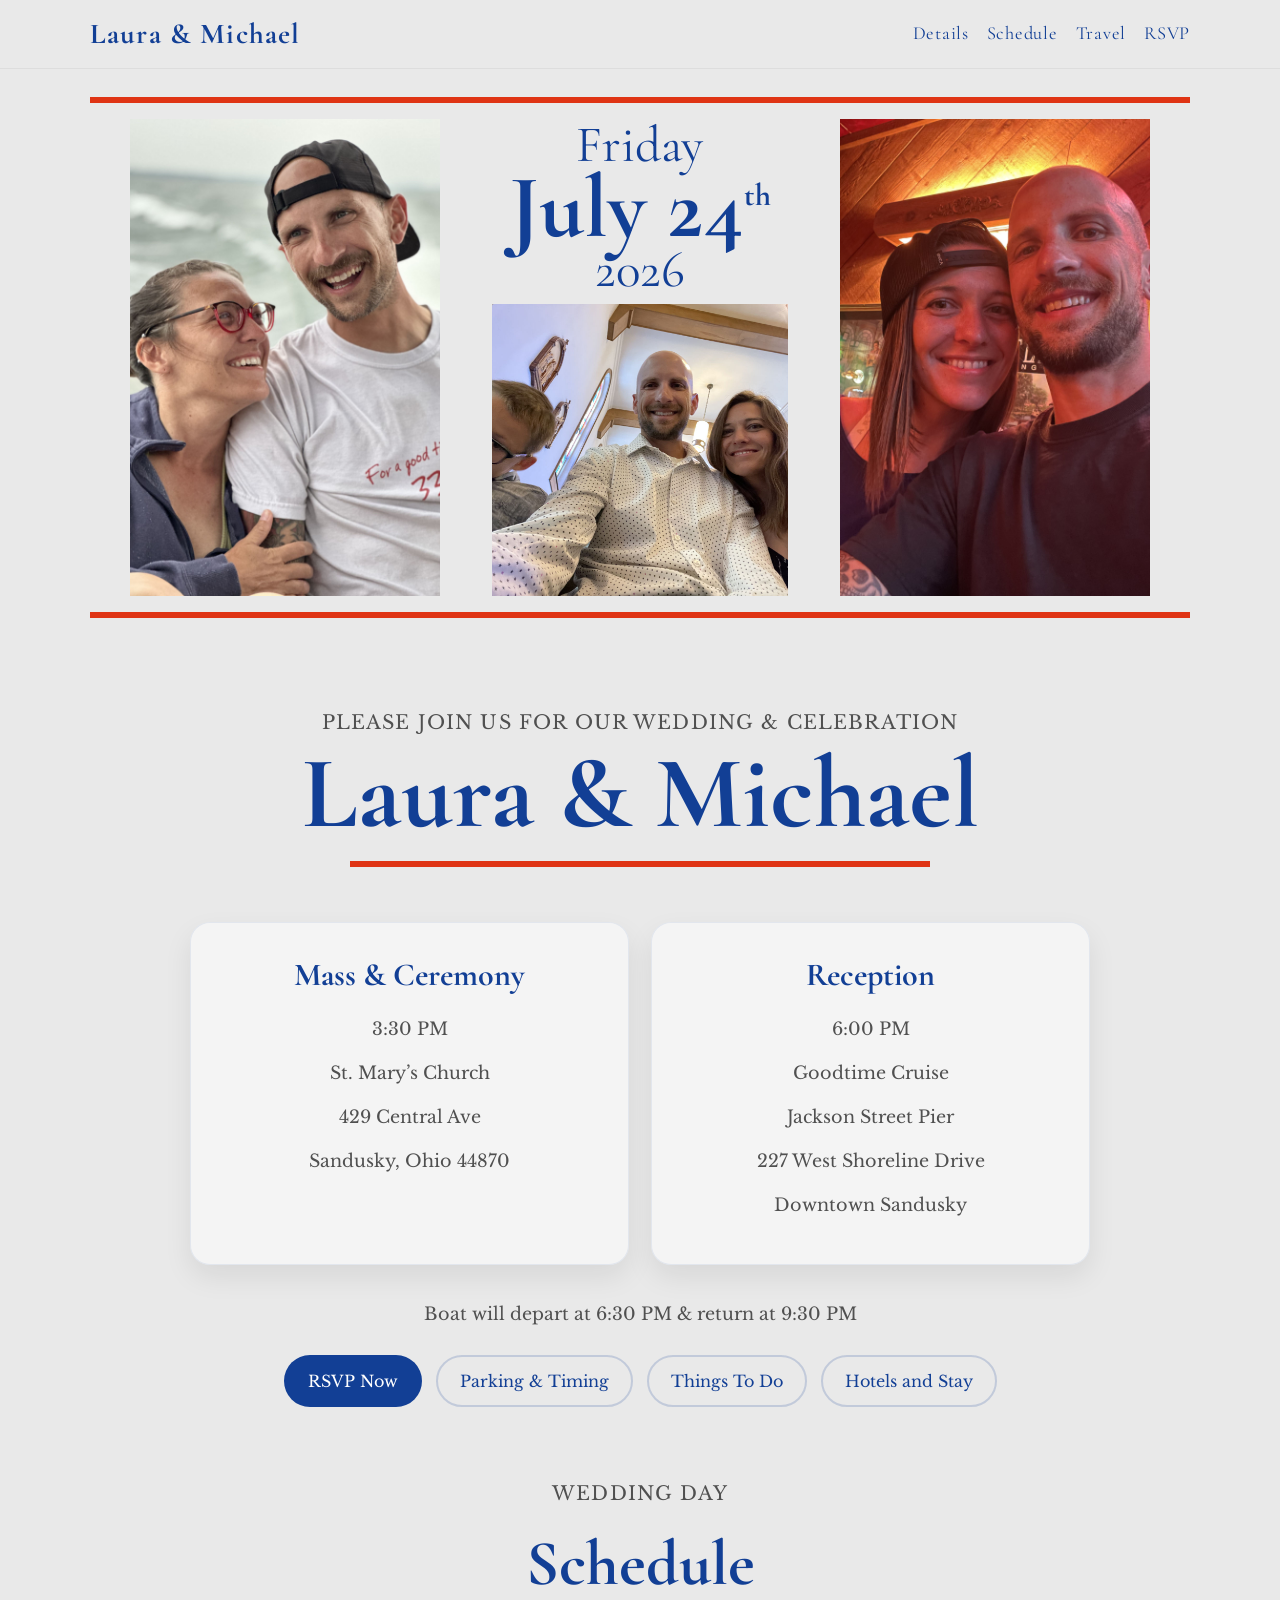
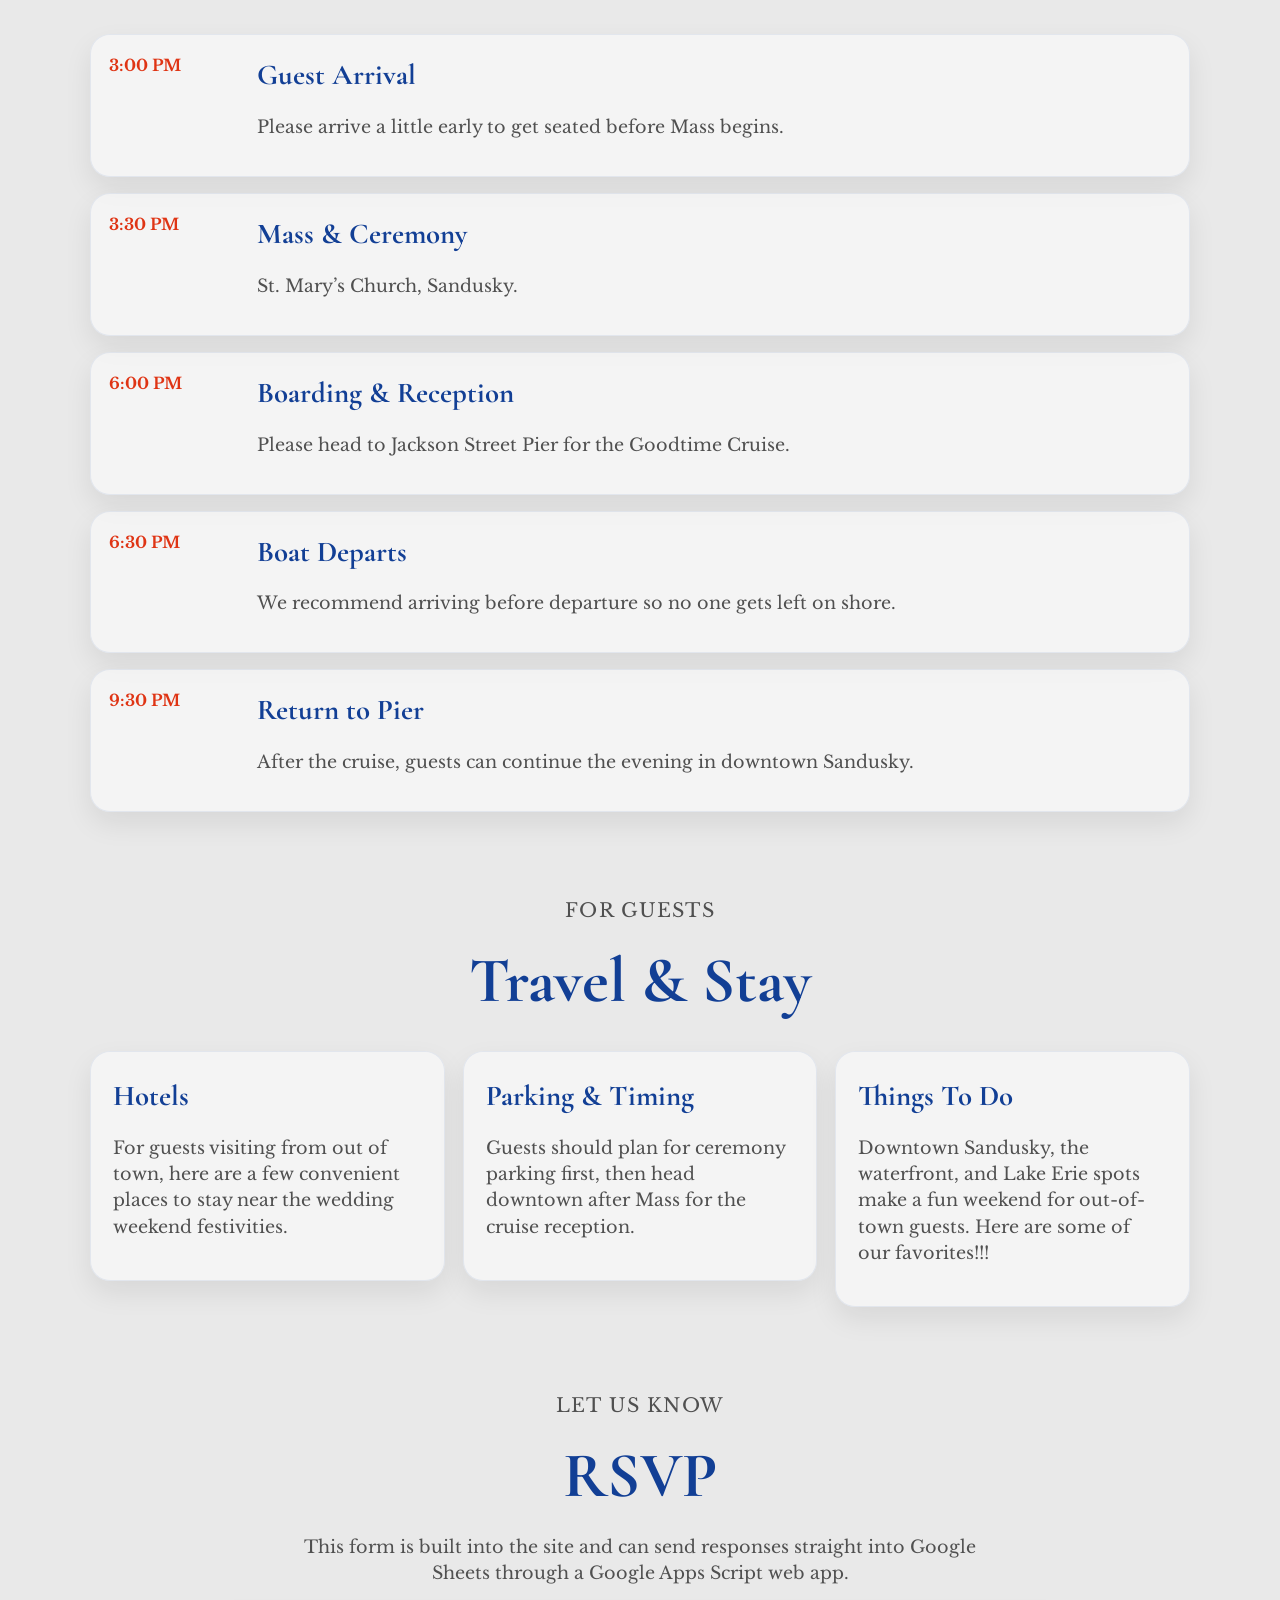
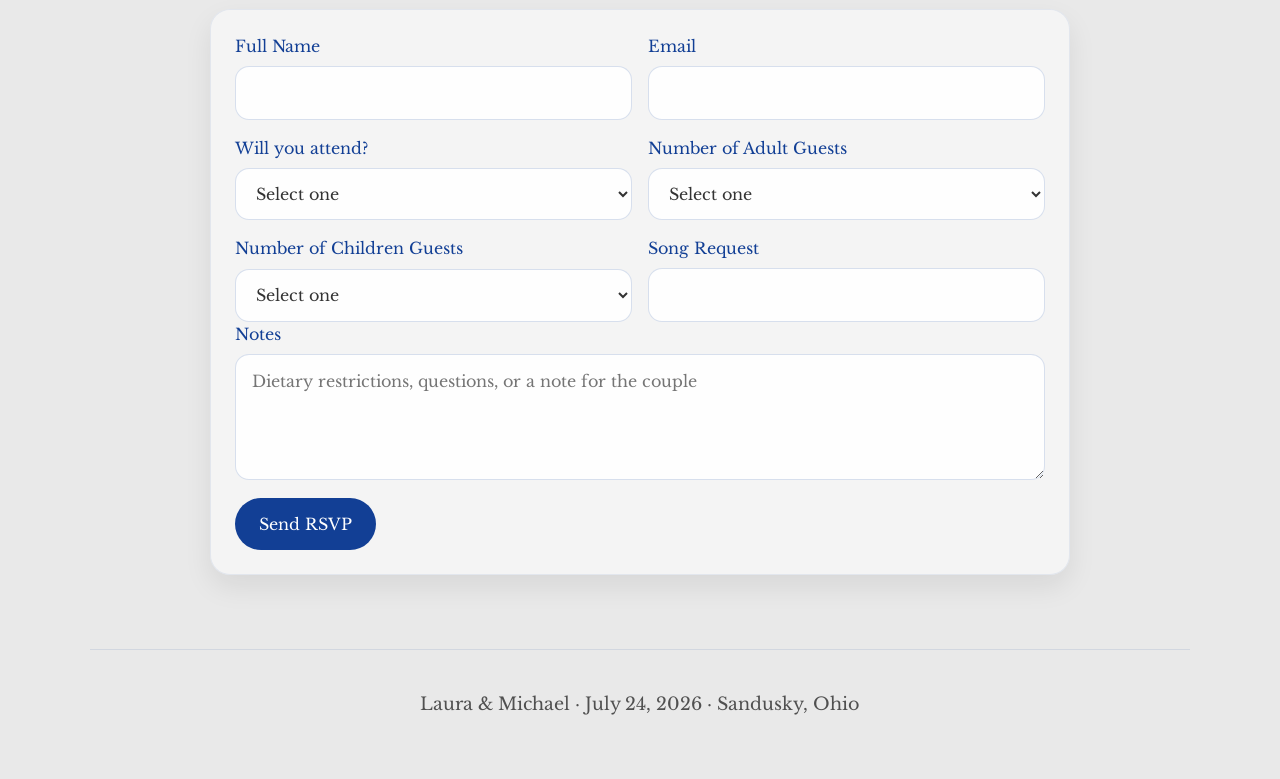
==== index.html @ fbd9c903 "changed one photo on main page and optimized the photos" ====
<!DOCTYPE html>
<html lang="en">
<head>
  <meta charset="UTF-8" />
  <meta name="viewport" content="width=device-width, initial-scale=1.0, viewport-fit=cover" />
  <title>Laura & Michael | Wedding Celebration</title>
  <meta name="description" content="Wedding details, travel info, and RSVP for Laura & Michael's wedding celebration." />
  <link rel="preconnect" href="https://fonts.googleapis.com">
  <link rel="preconnect" href="https://fonts.gstatic.com" crossorigin>
  <link href="https://fonts.googleapis.com/css2?family=Cormorant+Garamond:wght@400;500;600;700&family=Libre+Baskerville:wght@400;700&display=swap" rel="stylesheet">
  <link rel="stylesheet" href="style.css" />
</head>
<body>
  <header class="topbar">
    <div class="wrap topbar-inner">
      <a href="#home" class="brand">Laura &amp; Michael</a>
      <button class="menu-toggle" aria-expanded="false" aria-controls="mobileMenu">Menu</button>
      <nav class="nav desktop-nav" aria-label="Primary">
        <a href="#details">Details</a>
        <a href="#schedule">Schedule</a>
        <a href="#travel">Travel</a>
        <a href="#rsvp">RSVP</a>
      </nav>
    </div>
    <nav id="mobileMenu" class="nav mobile-nav" aria-label="Mobile">
      <a href="#details">Details</a>
      <a href="#schedule">Schedule</a>
      <a href="#travel">Travel</a>
      <a href="#rsvp">RSVP</a>
    </nav>
  </header>

  <main id="home">
    <section class="hero wrap">
      <div class="red-line"></div>
      <div class="hero-grid">
        <figure class="hero-photo tall">
          <img src="assets/smile.jpeg" alt="Couple portrait placeholder" />
        </figure>

        <div class="hero-center">
          <p class="hero-day">Friday</p>
          <h1 class="hero-date">July 24<span>th</span></h1>
          <p class="hero-year">2026</p>
          <figure class="hero-photo center-photo mobile-only-gap">
            <img src="assets/three.jpeg" alt="Couple on a boat placeholder" />
          </figure>
        </div>

        <figure class="hero-photo tall">
          <img src="assets/first.jpeg" alt="Couple smiling placeholder" />
        </figure>
      </div>
      <div class="red-line"></div>
    </section>

    <section class="invite-block wrap">
      <p class="eyebrow">Please join us for our wedding &amp; celebration</p>
      <h2 class="couple-name">Laura &amp; Michael</h2>
      <div class="short-red-line"></div>

      <div class="details-columns" id="details">
        <article class="detail-card">
          <h3>Mass &amp; Ceremony</h3>
          <p>3:30 PM</p>
          <p>St. Mary’s Church</p>
          <p>429 Central Ave</p>
          <p>Sandusky, Ohio 44870</p>
        </article>

        <article class="detail-card">
          <h3>Reception</h3>
          <p>6:00 PM</p>
          <p>Goodtime Cruise</p>
          <p>Jackson Street Pier</p>
          <p>227 West Shoreline Drive</p>
          <p>Downtown Sandusky</p>
        </article>
      </div>

      <p class="depart-note">Boat will depart at 6:30 PM &amp; return at 9:30 PM</p>
      <div class="cta-row">
        <a class="btn primary" href="#rsvp">RSVP Now</a>
        <a class="btn secondary" href="parking-and-timing.html">Parking & Timing</a>
        <a class="btn secondary" href="things-to-do.html">Things To Do</a>
        <a class="btn secondary" href="hotels-accommodations.html">Hotels and Stay</a>
      </div>
    </section>

    <section class="section wrap" id="schedule">
      <div class="section-head">
        <p class="eyebrow">Wedding Day</p>
        <h2>Schedule</h2>
      </div>
      <div class="timeline">
        <div class="timeline-item">
          <div class="time">3:00 PM</div>
          <div class="content">
            <h3>Guest Arrival</h3>
            <p>Please arrive a little early to get seated before Mass begins.</p>
          </div>
        </div>
        <div class="timeline-item">
          <div class="time">3:30 PM</div>
          <div class="content">
            <h3>Mass &amp; Ceremony</h3>
            <p>St. Mary’s Church, Sandusky.</p>
          </div>
        </div>
        <div class="timeline-item">
          <div class="time">6:00 PM</div>
          <div class="content">
            <h3>Boarding &amp; Reception</h3>
            <p>Please head to Jackson Street Pier for the Goodtime Cruise.</p>
          </div>
        </div>
        <div class="timeline-item">
          <div class="time">6:30 PM</div>
          <div class="content">
            <h3>Boat Departs</h3>
            <p>We recommend arriving before departure so no one gets left on shore.</p>
          </div>
        </div>
        <div class="timeline-item">
          <div class="time">9:30 PM</div>
          <div class="content">
            <h3>Return to Pier</h3>
            <p>After the cruise, guests can continue the evening in downtown Sandusky.</p>
          </div>
        </div>
      </div>
    </section>

    <section class="section wrap" id="travel">
      <div class="section-head">
        <p class="eyebrow">For Guests</p>
        <h2>Travel &amp; Stay</h2>
      </div>
      <div class="travel-grid">
        <a href="hotels-accommodations.html" class="card-link">
        <article class="info-card">
          <h3>Hotels</h3>
          <p>For guests visiting from out of town, here are a few convenient places to stay
            near the wedding weekend festivities.</p>
        </article>
        </a>
        <a href="parking-and-timing.html" class="card-link">
        <article class="info-card">
          <h3>Parking &amp; Timing</h3>
          <p>Guests should plan for ceremony parking first, then head downtown after Mass for the cruise reception.</p>
        </article>
        </a>
       <a href="things-to-do.html" class="card-link">
         <article class="info-card">
           <h3>Things To Do</h3>
           <p>Downtown Sandusky, the waterfront, and Lake Erie spots make a fun weekend for out-of-town guests. Here are some of our favorites!!!</p>
         </article>
       </a>
      </div>
    </section>

    <section class="section wrap" id="rsvp">
      <div class="section-head">
        <p class="eyebrow">Let Us Know</p>
        <h2>RSVP</h2>
        <p class="section-copy">This form is built into the site and can send responses straight into Google Sheets through a Google Apps Script web app.</p>
      </div>

      <form id="rsvpForm" class="rsvp-form">
        <div class="form-grid">
          <label>
            Full Name
            <input type="text" name="fullName" required />
          </label>

          <label>
            Email
            <input type="email" name="email" required />
          </label>

          <label>
            Will you attend?
            <select name="attendance" required>
              <option value="">Select one</option>
              <option value="Yes">Joyfully accepts</option>
              <option value="No">Regretfully declines</option>
            </select>
          </label>

          <label>
            Number of Adult Guests
            <select name="guestCount" required>
              <option value="">Select one</option>
              <option value="1">1</option>
              <option value="2">2</option>
              <option value="3">3</option>
              <option value="4">4</option>
            </select>
          </label>

          <label>
            Number of Children Guests
            <select name="guestCountChild" required>
              <option value="">Select one</option>
              <option value="1">1</option>
              <option value="2">2</option>
              <option value="3">3</option>
              <option value="4">4</option>
            </select>
          </label>

          <label>
            Song Request
            <input type="text" name="songRequest" />
          </label>
        </div>

        <label>
          Notes
          <textarea name="notes" rows="4" placeholder="Dietary restrictions, questions, or a note for the couple"></textarea>
        </label>

        <div class="form-actions">
          <button type="submit" class="btn primary">Send RSVP</button>
          <p id="formStatus" class="form-status" aria-live="polite"></p>
        </div>
      </form>
    </section>
  </main>

  <footer class="footer">
    <div class="wrap footer-inner">
      <p>Laura &amp; Michael · July 24, 2026 · Sandusky, Ohio</p>
      <p class="tiny"></p>
    </div>
  </footer>

  <script>
    window.RSVP_SCRIPT_URL = 'https://script.google.com/macros/s/AKfycbwhN6H_ygTVQNmCnjzAKOBobSBve5Ax1VGTdCrNxM1oUUIgHX6aSYMpY9sPnYg9Fr9J/exec';
  </script>
  <script src="script.js"></script>
</body>
</html>
---- style.css ----
:root {
  --bg: #e9e9e9;
  --card: #f7f5f2;
  --text: #505050;
  --blue: #123f95;
  --red: #df3414;
  --line: rgba(18, 63, 149, 0.12);
  --shadow: 0 12px 28px rgba(0, 0, 0, 0.08);
  --radius: 20px;
  --max: 1100px;
}

* { box-sizing: border-box; }
html { scroll-behavior: smooth; }
body {
  margin: 0;
  background: var(--bg);
  color: var(--text);
  font-family: 'Libre Baskerville', serif;
  scroll-behavior:smooth;
  line-height: 1.5;
}
img { display: block; width: 100%; height: 100%; object-fit: cover; }
a { color: inherit; }
button, input, select, textarea {
  font: inherit;
}
.wrap {
  width: min(calc(100% - 28px), var(--max));
  margin: 0 auto;
}
.topbar {
  position: sticky;
  top: 0;
  z-index: 50;
  background: rgba(233, 233, 233, 0.94);
  backdrop-filter: blur(10px);
  border-bottom: 1px solid rgba(0,0,0,0.05);
}
.topbar-inner {
  min-height: 68px;
  display: flex;
  align-items: center;
  justify-content: space-between;
  gap: 18px;
}
.brand,
.nav a,
.menu-toggle {
  text-decoration: none;
  color: var(--blue);
  font-family: 'Cormorant Garamond', serif;
  letter-spacing: 0.04em;
}
.brand {
  font-size: 1.8rem;
  font-weight: 700;
}
.desktop-nav {
  display: flex;
  gap: 18px;
}
.nav a {
  font-size: 1.15rem;
}
.menu-toggle {
  display: none;
  border: 1px solid rgba(18, 63, 149, 0.2);
  background: #fff8;
  padding: 10px 14px;
  border-radius: 999px;
}
.mobile-nav {
  display: none;
  padding: 0 14px 14px;
  gap: 10px;
  flex-direction: column;
}
.mobile-nav.open {
  display: flex;
}
.hero {
  padding-top: 28px;
}
.red-line,
.short-red-line {
  height: 6px;
  background: var(--red);
}
.short-red-line {
  width: min(100%, 580px);
  margin: 18px auto 0;
}
.hero-grid {
  display: grid;
  grid-template-columns: 1.1fr 0.9fr 1.1fr;
  gap: 0;
  align-items: stretch;
  background: transparent;
}
.hero-photo {
  min-height: 390px;
  overflow: hidden;
}
.hero-center {
  display: flex;
  flex-direction: column;
  align-items: center;
  justify-content: flex-start;
  text-align: center;
  padding: 18px 12px 0;
}
.hero-day,
.hero-year,
.hero-date,
.couple-name,
.section-head h2,
.detail-card h3,
.info-card h3,
.timeline-item h3 {
  font-family: 'Cormorant Garamond', serif;
  color: var(--blue);
}
.hero-day {
  font-size: clamp(2.3rem, 4vw, 4.2rem);
  margin: 0;
  line-height: 0.95;
}
.hero-date {
  font-size: clamp(3.8rem, 7vw, 6.2rem);
  margin: 0;
  line-height: 0.85;
}
.hero-date span {
  font-size: 0.35em;
  vertical-align: super;
}
.hero-year {
  font-size: clamp(2.6rem, 4vw, 4.8rem);
  margin: 0;
  line-height: 0.95;
}
.center-photo {
  margin-top: 10px;
  width: 100%;
  min-height: 292px;
}
.invite-block {
  text-align: center;
  padding: 90px 0 30px;
}
.eyebrow {
  text-transform: uppercase;
  letter-spacing: 0.06em;
  font-size: clamp(0.9rem, 1.5vw, 1.35rem);
  margin: 0 0 8px;
}
.couple-name {
  font-size: clamp(3.4rem, 8vw, 6.6rem);
  line-height: 0.95;
  margin: 0;
}
.details-columns {
  margin: 55px auto 0;
  display: grid;
  grid-template-columns: repeat(2, minmax(0, 1fr));
  gap: 22px;
  width: min(900px, 100%);
}
.detail-card,
.info-card,
.rsvp-form,
.timeline-item {
  background: rgba(255,255,255,0.52);
  border: 1px solid rgba(18, 63, 149, 0.08);
  border-radius: var(--radius);
  box-shadow: var(--shadow);
}
.detail-card {
  padding: 28px 24px;
}
.detail-card h3 {
  margin: 0 0 10px;
  font-size: 2rem;
}
.detail-card p,
.depart-note,
.section-copy,
.info-card li,
.info-card p,
.timeline-item p,
.footer p {
  font-size: clamp(0.95rem, 1.5vw, 1.1rem);
}
.depart-note {
  margin: 36px auto 0;
  max-width: 900px;
}
.cta-row {
  margin-top: 28px;
  display: flex;
  justify-content: center;
  gap: 14px;
  flex-wrap: wrap;
}
.btn {
  display: inline-flex;
  align-items: center;
  justify-content: center;
  min-height: 52px;
  padding: 12px 22px;
  border-radius: 999px;
  border: 2px solid transparent;
  text-decoration: none;
  cursor: pointer;
  transition: transform 0.18s ease, opacity 0.18s ease;
}
.btn:hover { transform: translateY(-1px); }
.btn.primary {
  background: var(--blue);
  color: white;
}
.btn.secondary {
  background: transparent;
  border-color: rgba(18, 63, 149, 0.18);
  color: var(--blue);
}
.section {
  padding: 42px 0;
}
.section-head {
  text-align: center;
  margin-bottom: 22px;
}
.section-head h2 {
  margin: 0;
  font-size: clamp(2.5rem, 5vw, 4rem);
}
.section-copy {
  max-width: 720px;
  margin: 10px auto 0;
}
.timeline {
  display: grid;
  gap: 16px;
}
.timeline-item {
  display: grid;
  grid-template-columns: 130px 1fr;
  gap: 18px;
  padding: 18px;
}
.time {
  color: var(--red);
  font-weight: 700;
  align-self: start;
}
.timeline-item h3,
.info-card h3 {
  margin: 0 0 6px;
  font-size: 1.8rem;
}
.travel-grid {
  display: grid;
  grid-template-columns: repeat(3, minmax(0, 1fr));
  gap: 18px;
}
.info-card {
  padding: 22px;
}
.info-card ul {
  margin: 10px 0 0 18px;
  padding: 0;
}
.rsvp-form {
  width: min(860px, 100%);
  margin: 0 auto;
  padding: 24px;
}
.form-grid {
  display: grid;
  grid-template-columns: repeat(2, minmax(0, 1fr));
  gap: 16px;
}
label {
  display: grid;
  gap: 8px;
  text-align: left;
  color: var(--blue);
}
input,
select,
textarea {
  width: 100%;
  border: 1px solid rgba(18, 63, 149, 0.16);
  border-radius: 14px;
  padding: 14px 16px;
  background: rgba(255,255,255,0.9);
  color: #333;
}
textarea { resize: vertical; }
.form-actions {
  display: flex;
  align-items: center;
  gap: 16px;
  flex-wrap: wrap;
  margin-top: 18px;
}
.form-status {
  min-height: 1.4em;
  margin: 0;
}
.footer {
  padding: 32px 0 44px;
}
.footer-inner {
  text-align: center;
  border-top: 1px solid rgba(18, 63, 149, 0.1);
  padding-top: 24px;
}
.tiny {
  opacity: 0.75;
  font-size: 0.92rem;
}

@media (max-width: 900px) {
  .hero-grid {
    grid-template-columns: 1fr;
  }
  .hero-photo.tall {
    min-height: 360px;
  }
  .hero-center {
    order: -1;
    padding-bottom: 14px;
  }
  .details-columns,
  .travel-grid,
  .form-grid {
    grid-template-columns: 1fr;
  }
  .timeline-item {
    grid-template-columns: 1fr;
    gap: 8px;
  }
}

@media (max-width: 720px) {
  .desktop-nav { display: none; }
  .menu-toggle { display: inline-flex; }
  .invite-block { padding-top: 52px; }
  .hero { padding-top: 12px; }
  .hero-photo.tall { min-height: 300px; }
  .center-photo { min-height: 250px; }
  .rsvp-form { padding: 18px; }
  .btn { width: 100%; }
  .cta-row { gap: 10px; }
}

@media (max-width: 480px) {
  .wrap {
    width: min(calc(100% - 18px), var(--max));
  }
  .topbar-inner {
    min-height: 60px;
  }
  .hero-photo.tall { min-height: 240px; }
  .hero-center { padding-inline: 4px; }
  .detail-card,
  .info-card,
  .rsvp-form,
  .timeline-item {
    border-radius: 16px;
  }
}

.card-link{
text-decoration:none;
color:inherit;
display:block;
}

.card-link:hover .info-card{
transform:translateY(-3px);
box-shadow:0 6px 15px rgba(0,0,0,.1);
}

.map-section{
margin-top:40px;
text-align:center;
}

.map-section h2{
color:#244a86;
margin-bottom:20px;
}

.map-container{
border:4px solid #b64b4b;
border-radius:16px;
overflow:hidden;
box-shadow:0 8px 20px rgba(0,0,0,0.08);
}

.dora-section{
margin-top:50px;
background:white;
padding:28px;
border-radius:16px;
box-shadow:0 6px 18px rgba(0,0,0,0.05);
border:3px solid #b64b4b;
text-align:center;
}

.dora-section h2{
color:#244a86;
margin-bottom:12px;
text-align:center;
}

.dora-section p{
max-width:700px;
margin:12px auto;
color:#444;
}

.dora-intro{
margin-top:30px;
text-align:center;
font-size:1.1rem;
max-width:750px;
margin-left:auto;
margin-right:auto;
}

.dora-intro a{
color:#b64b4b;
font-weight:bold;
text-decoration:none;
border-bottom:2px solid #b64b4b;
}

.dora-intro a:hover{
opacity:.7;
}
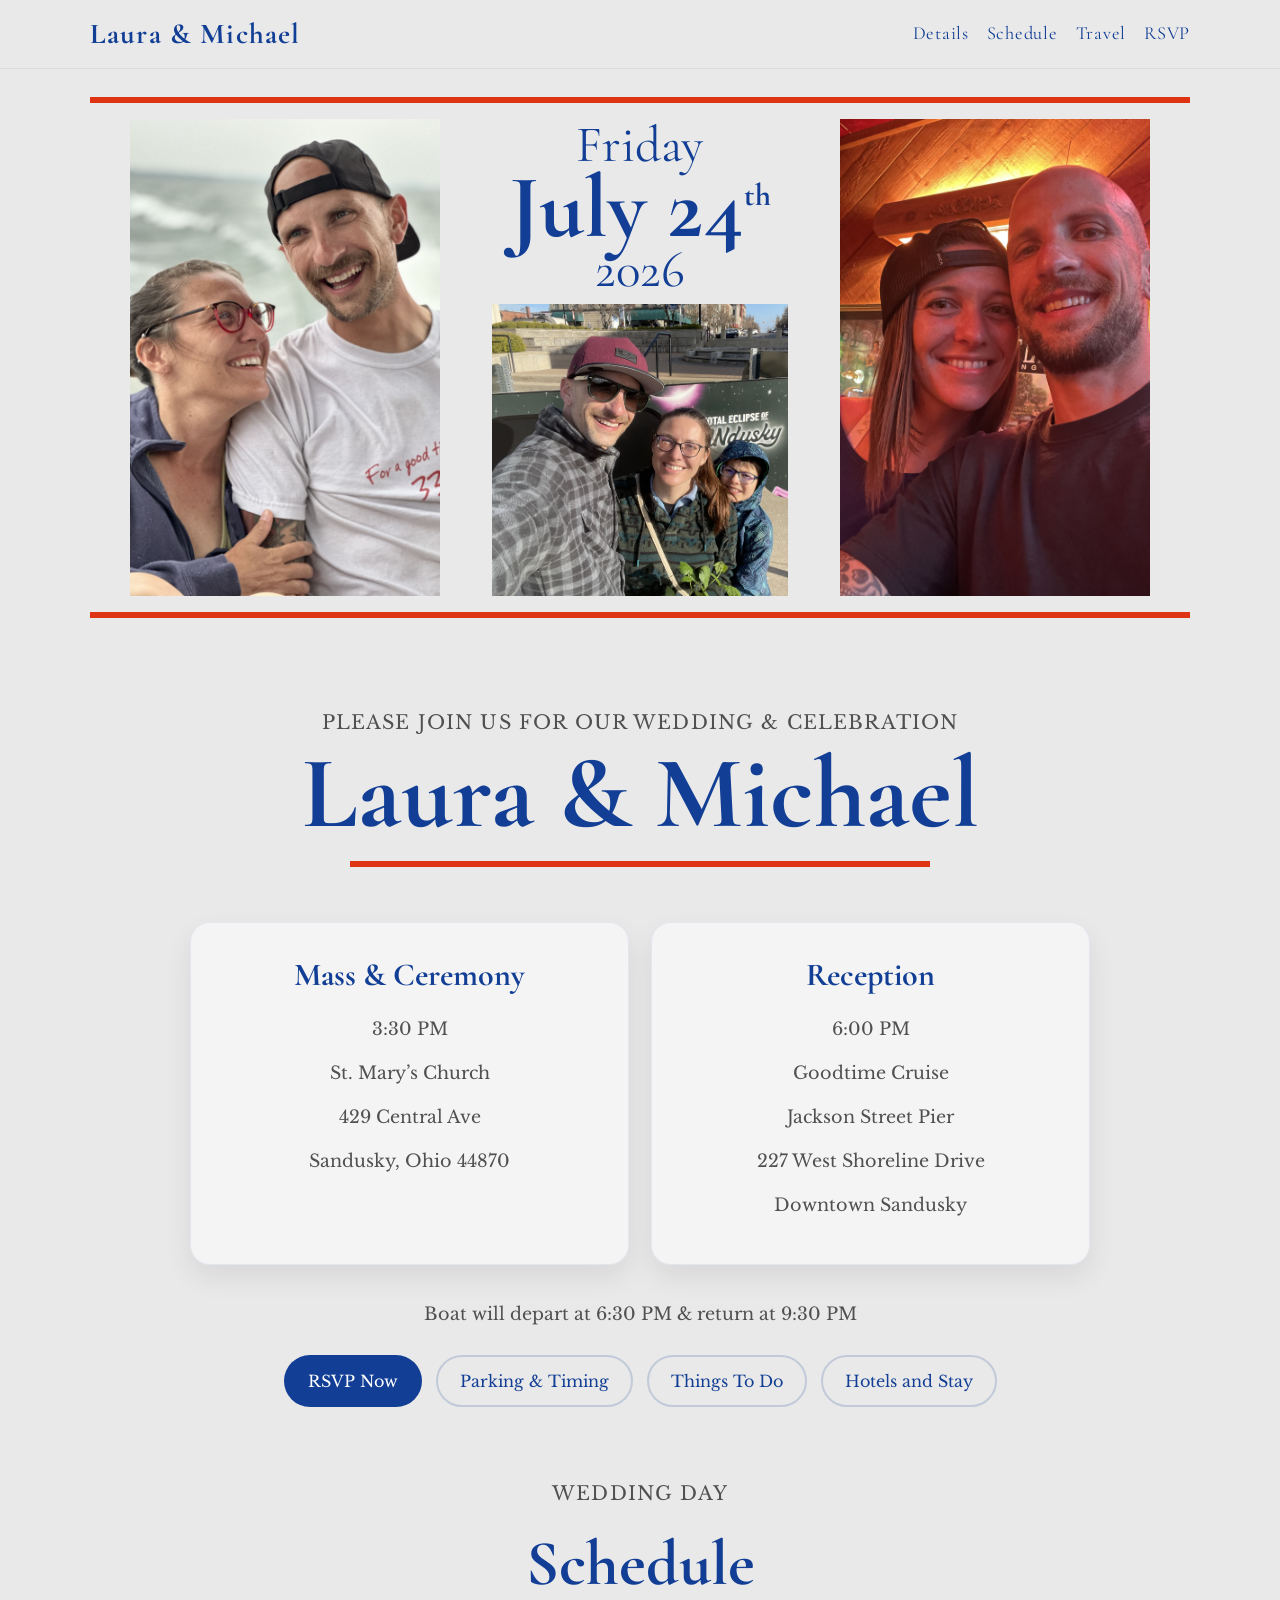
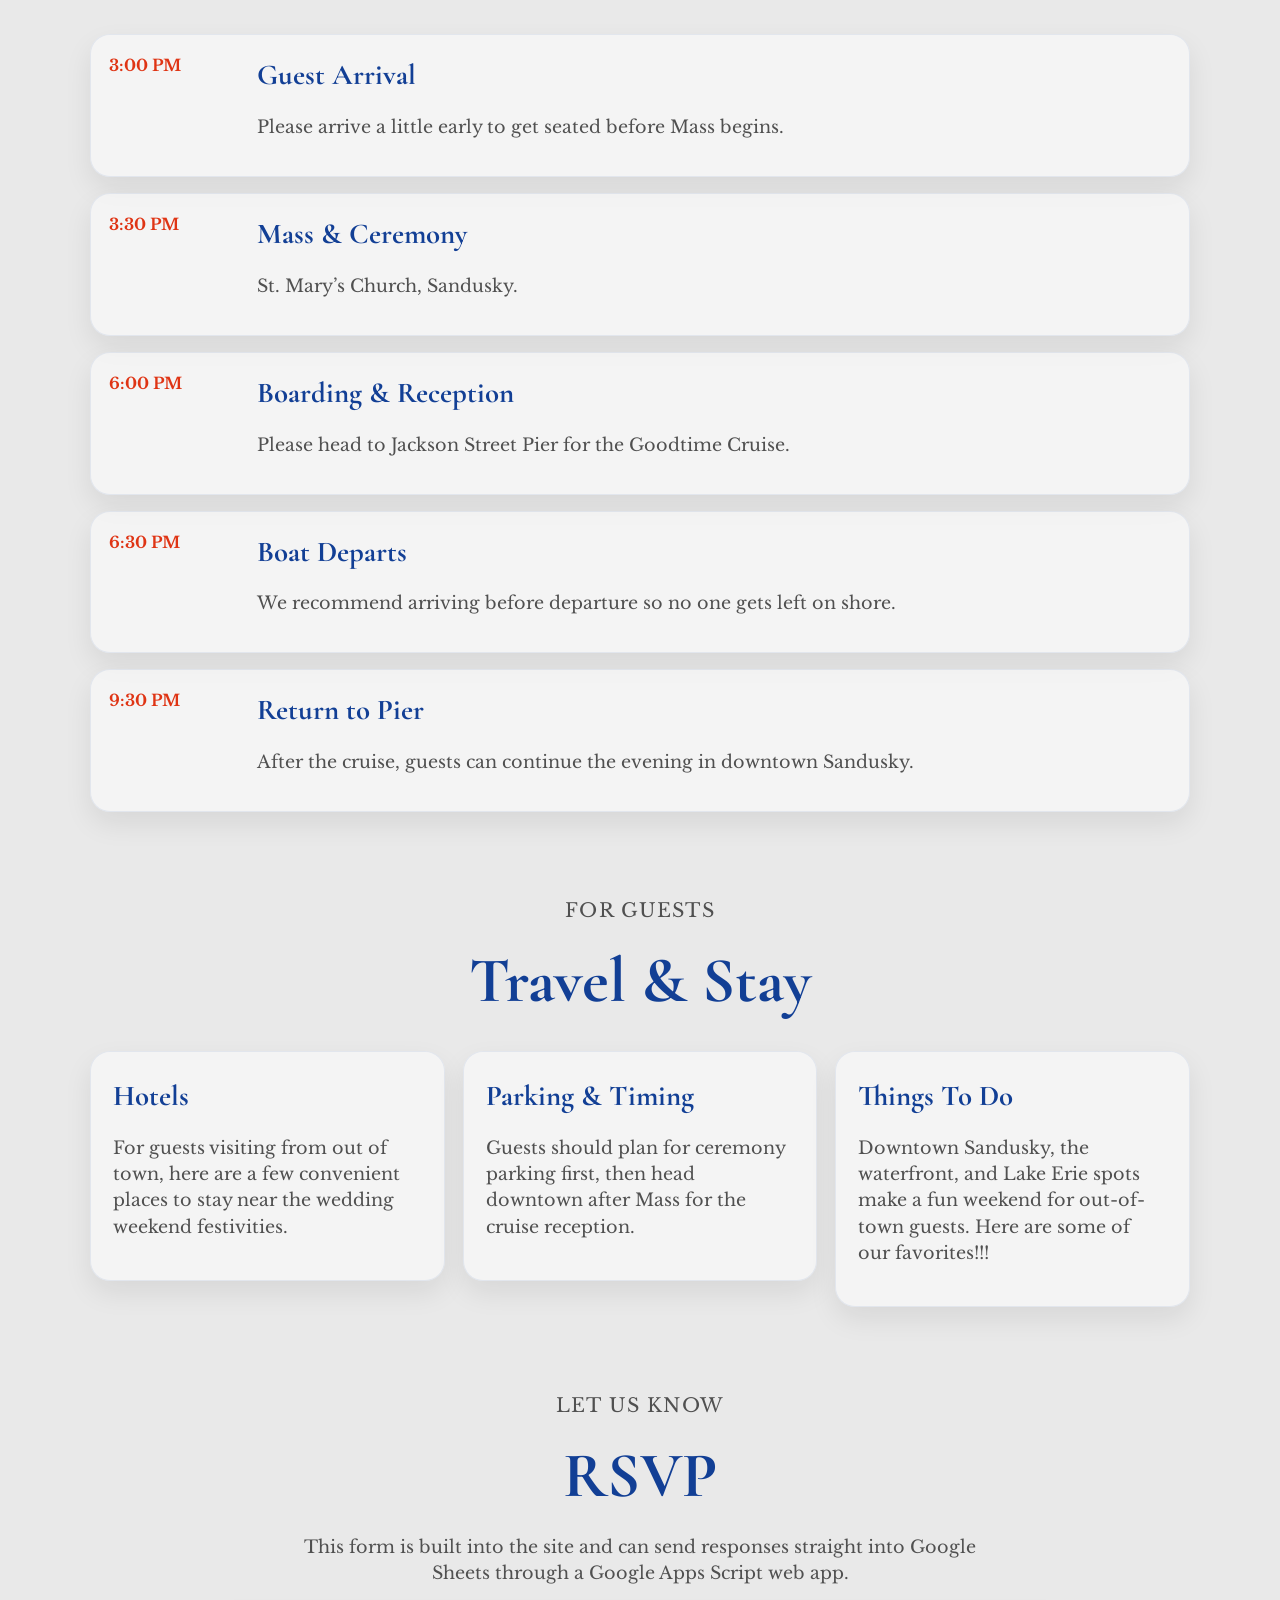
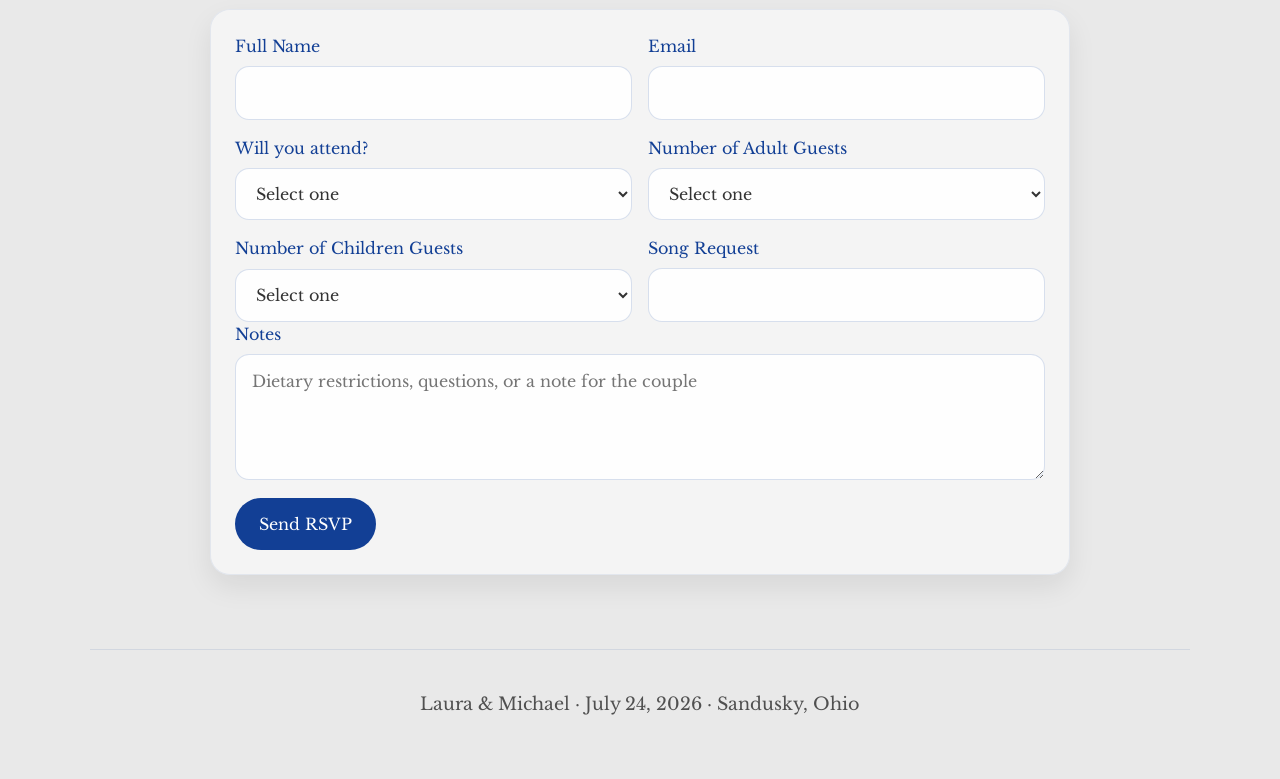
==== commit f2523e5e: "changed out photo on main page" ====
--- a/index.html
+++ b/index.html
@@ -43,7 +43,7 @@
           <h1 class="hero-date">July 24<span>th</span></h1>
           <p class="hero-year">2026</p>
           <figure class="hero-photo center-photo mobile-only-gap">
-            <img src="assets/three.jpeg" alt="Couple on a boat placeholder" />
+            <img src="assets/eclipse.jpeg" alt="Couple on a boat placeholder" />
           </figure>
         </div>
 
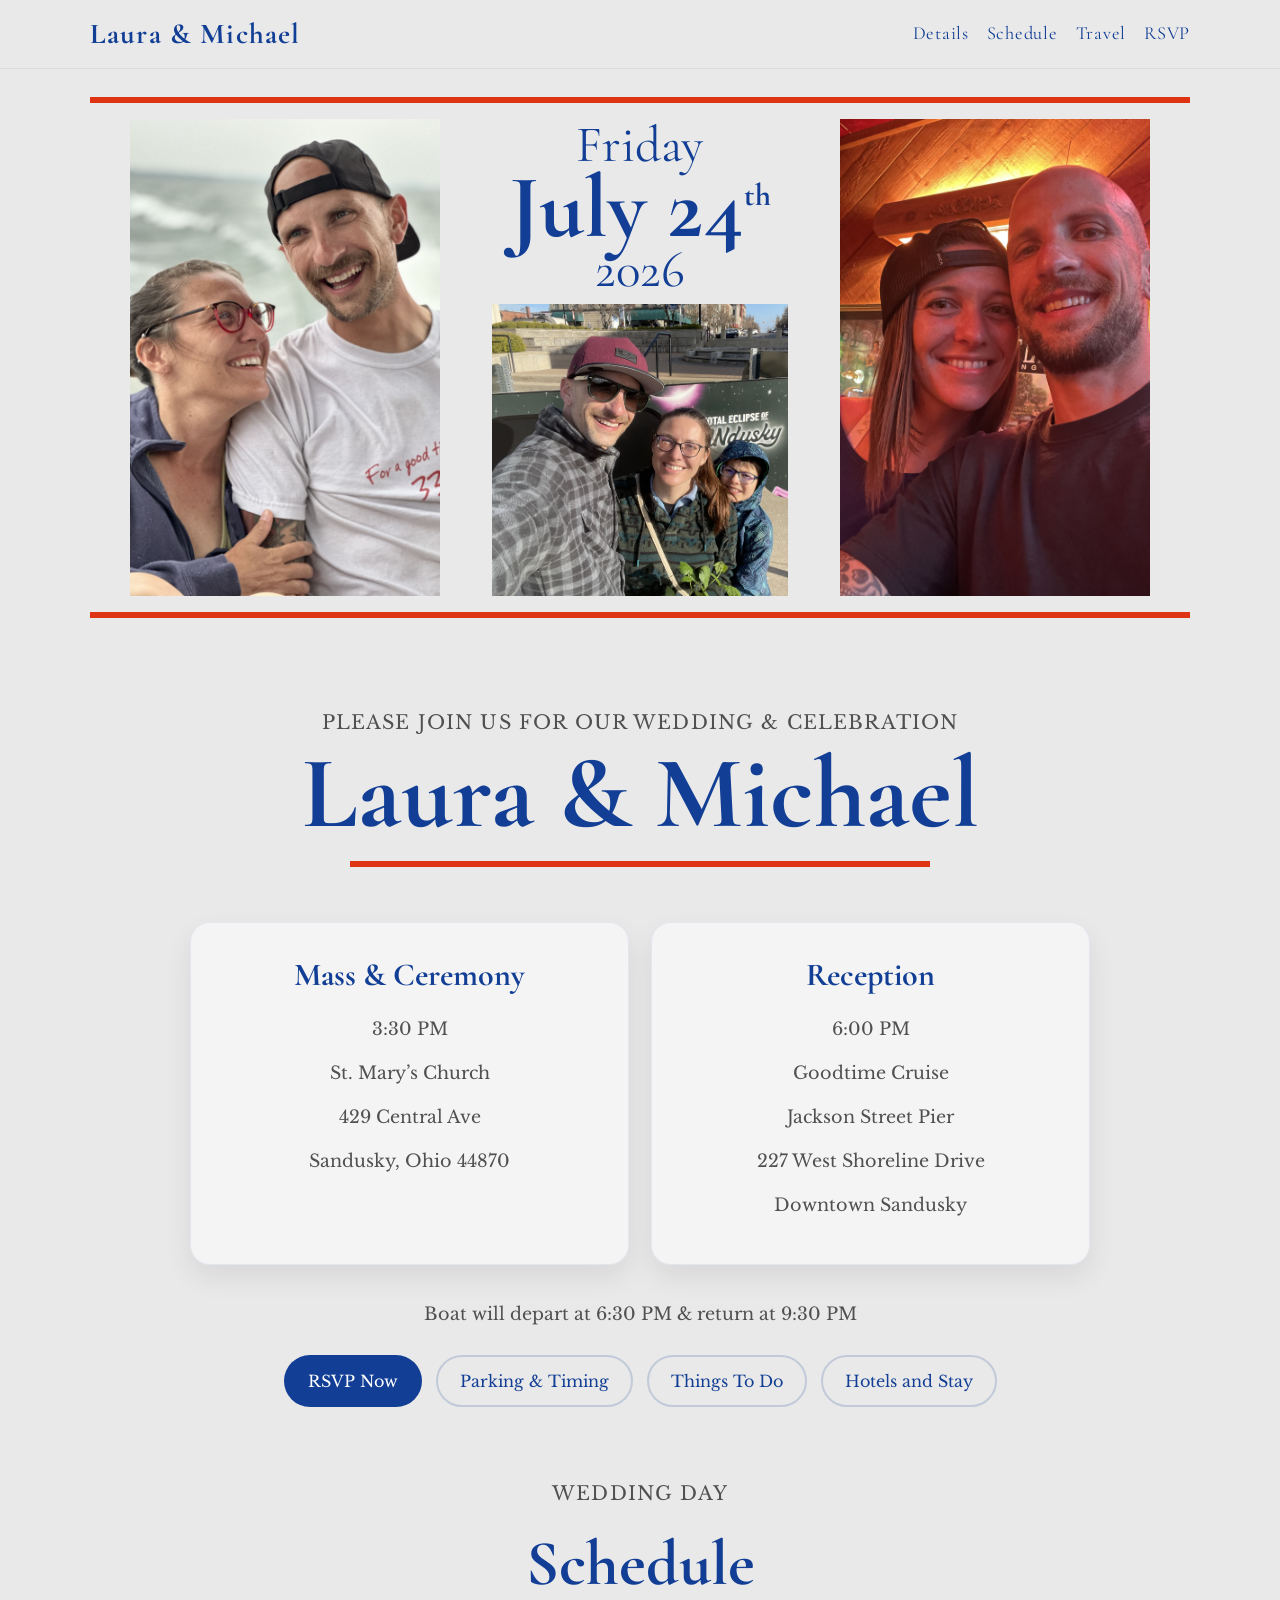
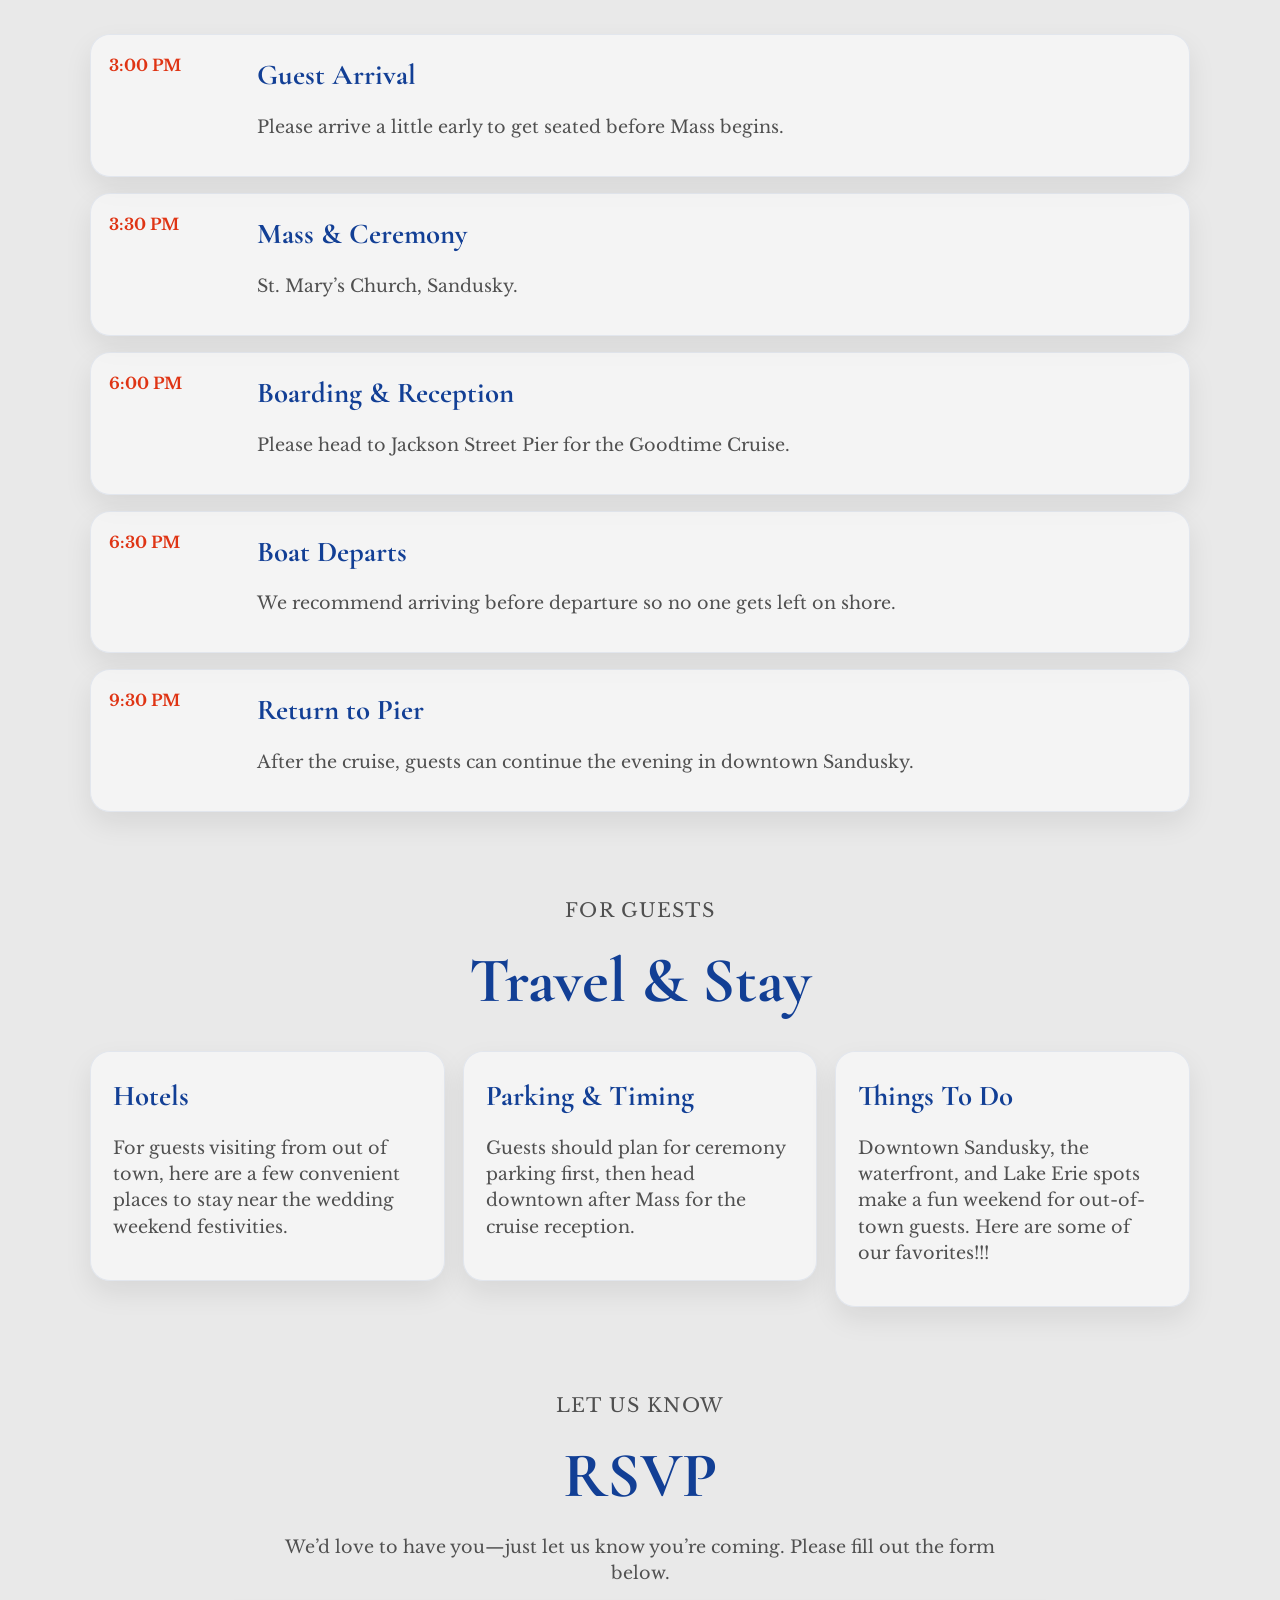
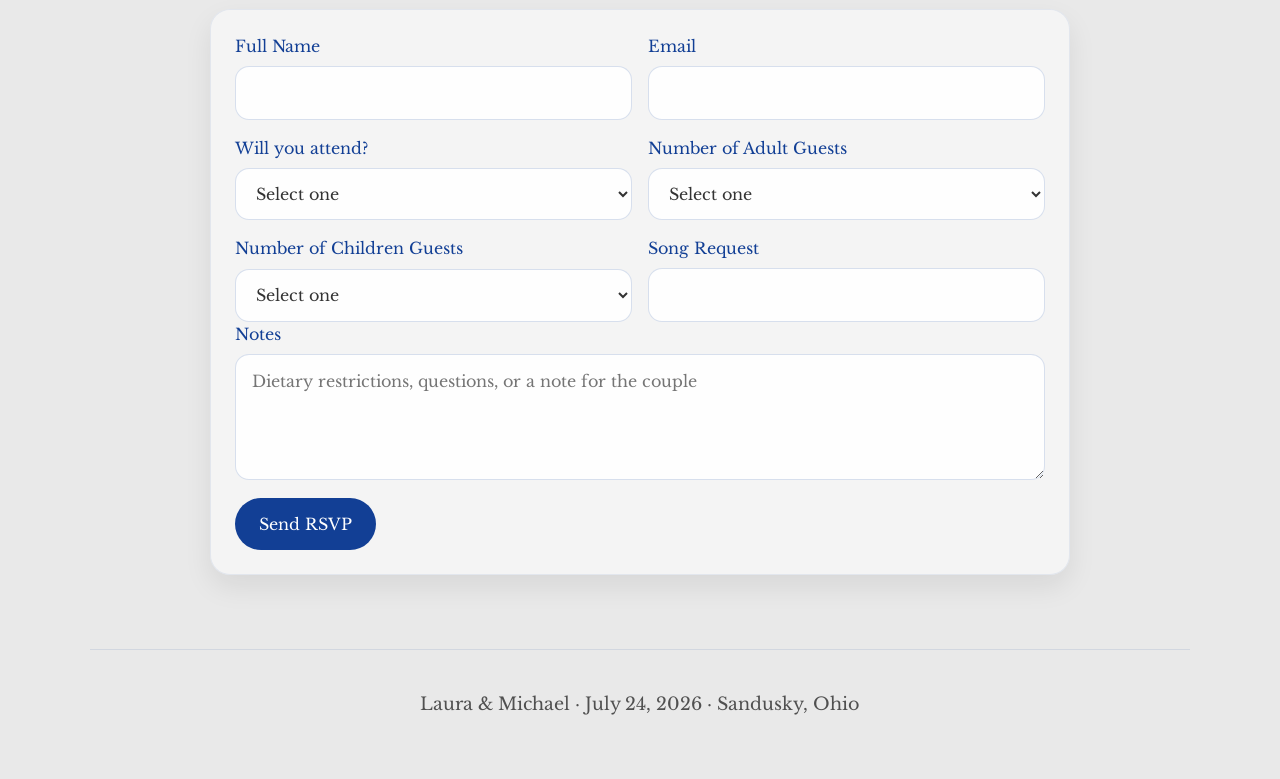
==== commit a4b4cc5e: "Fixed form header" ====
--- a/index.html
+++ b/index.html
@@ -163,7 +163,7 @@
       <div class="section-head">
         <p class="eyebrow">Let Us Know</p>
         <h2>RSVP</h2>
-        <p class="section-copy">This form is built into the site and can send responses straight into Google Sheets through a Google Apps Script web app.</p>
+        <p class="section-copy">We’d love to have you—just let us know you’re coming. Please fill out the form below.</p>
       </div>
 
       <form id="rsvpForm" class="rsvp-form">
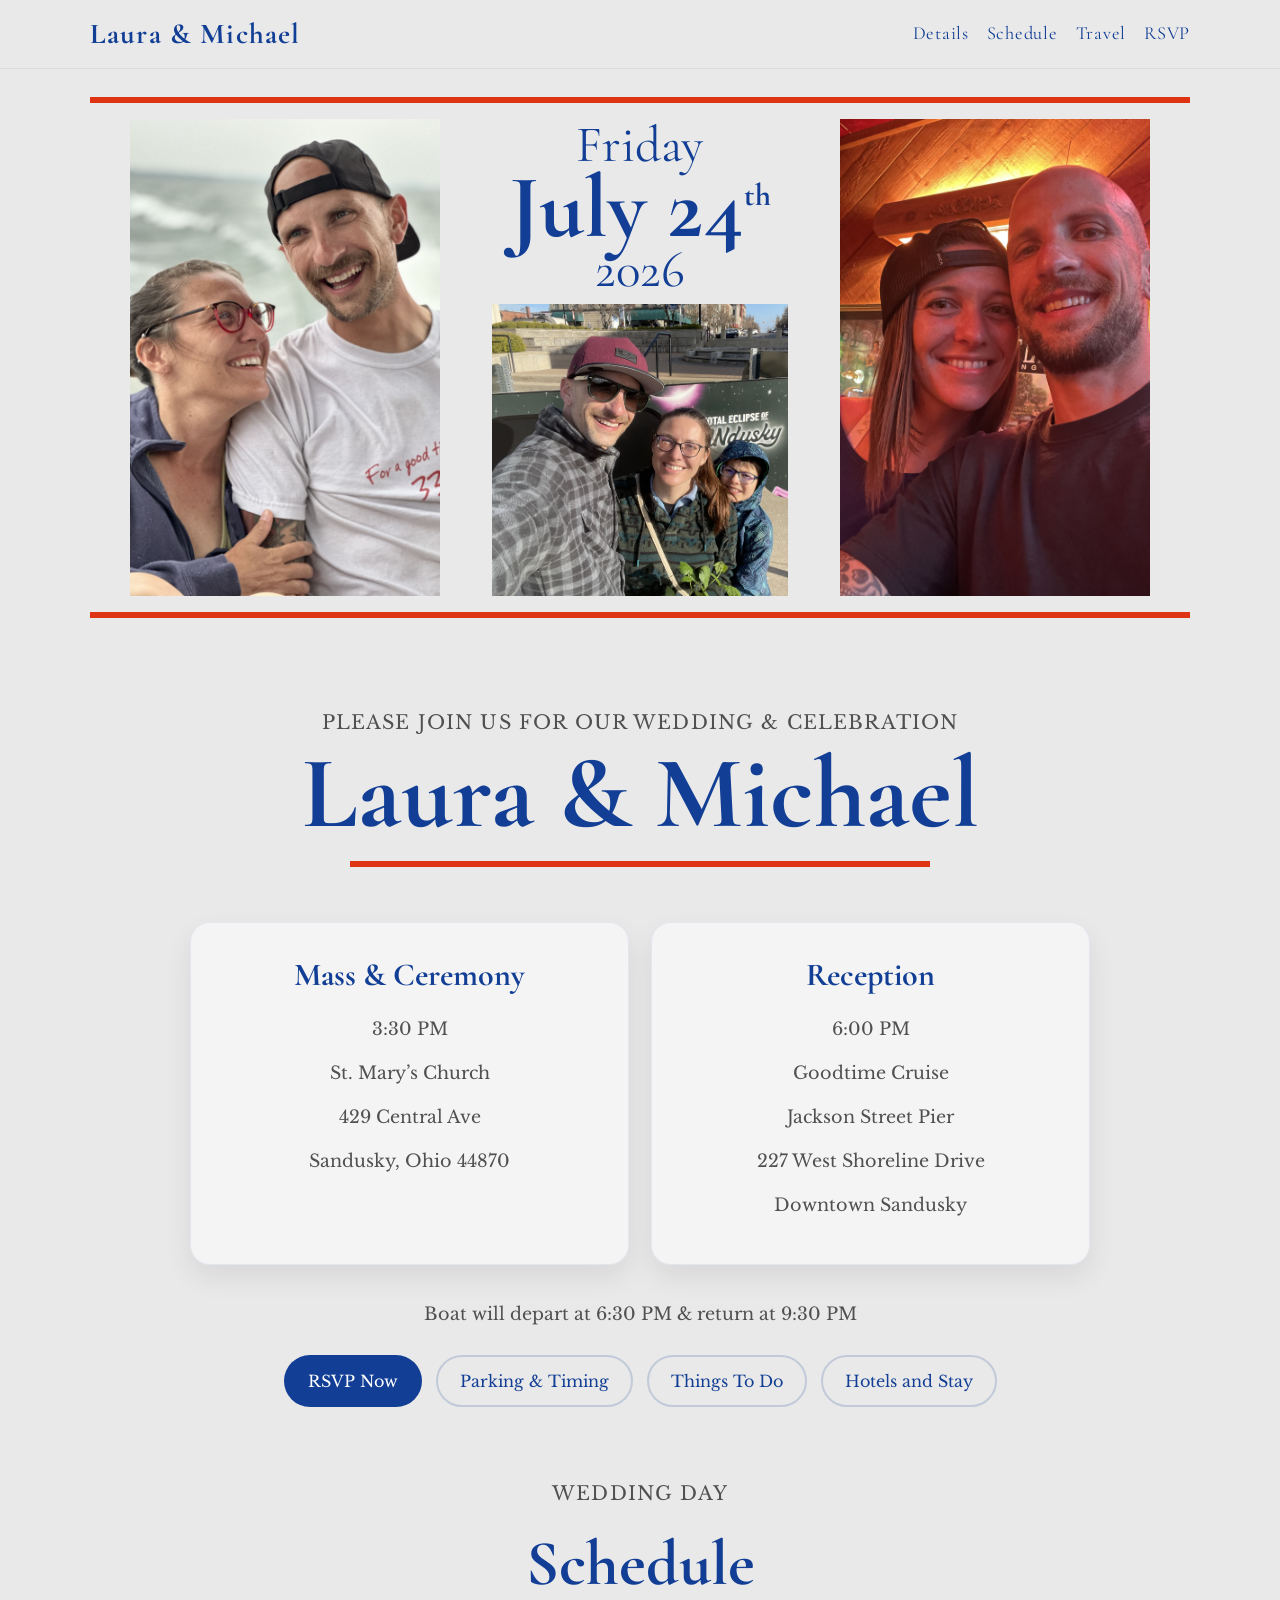
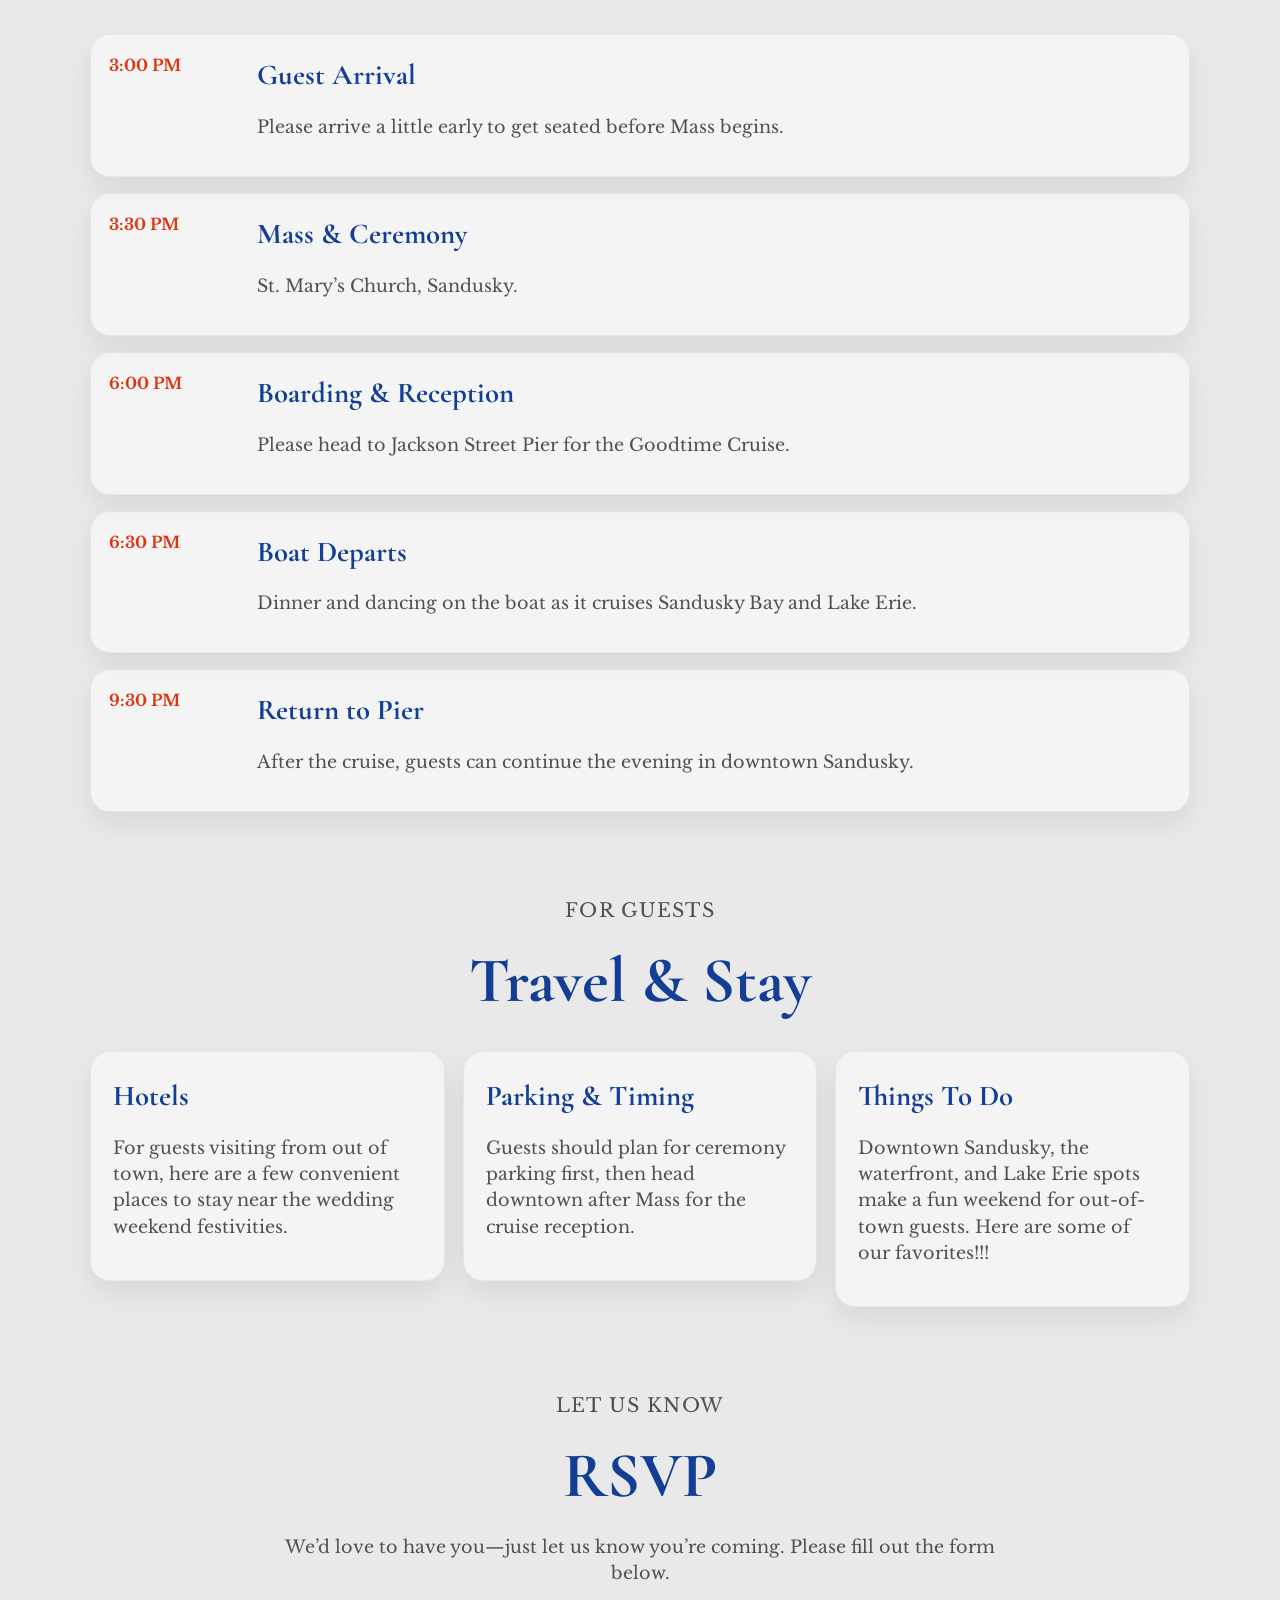
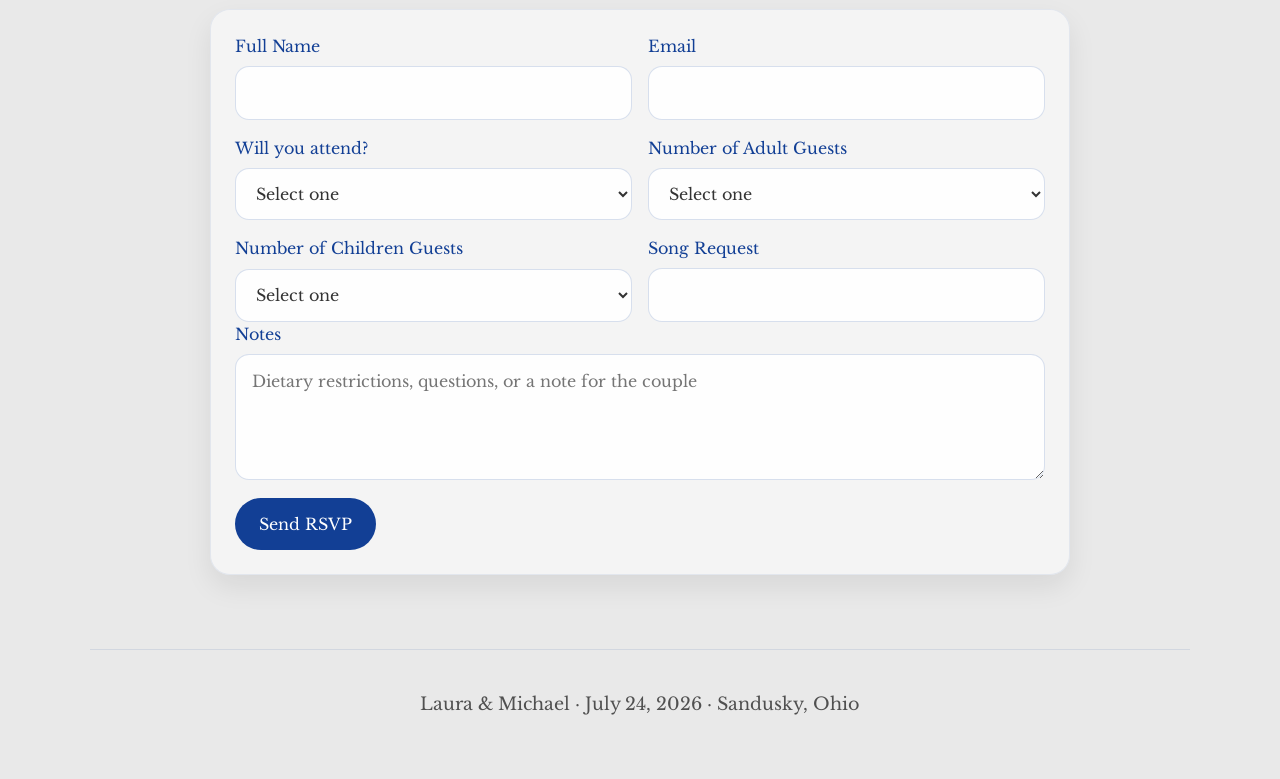
==== commit 3e0dd4d4: "verbage change" ====
--- a/index.html
+++ b/index.html
@@ -118,7 +118,7 @@
           <div class="time">6:30 PM</div>
           <div class="content">
             <h3>Boat Departs</h3>
-            <p>We recommend arriving before departure so no one gets left on shore.</p>
+            <p>Dinner and dancing on the boat as it cruises Sandusky Bay and Lake Erie.</p>
           </div>
         </div>
         <div class="timeline-item">
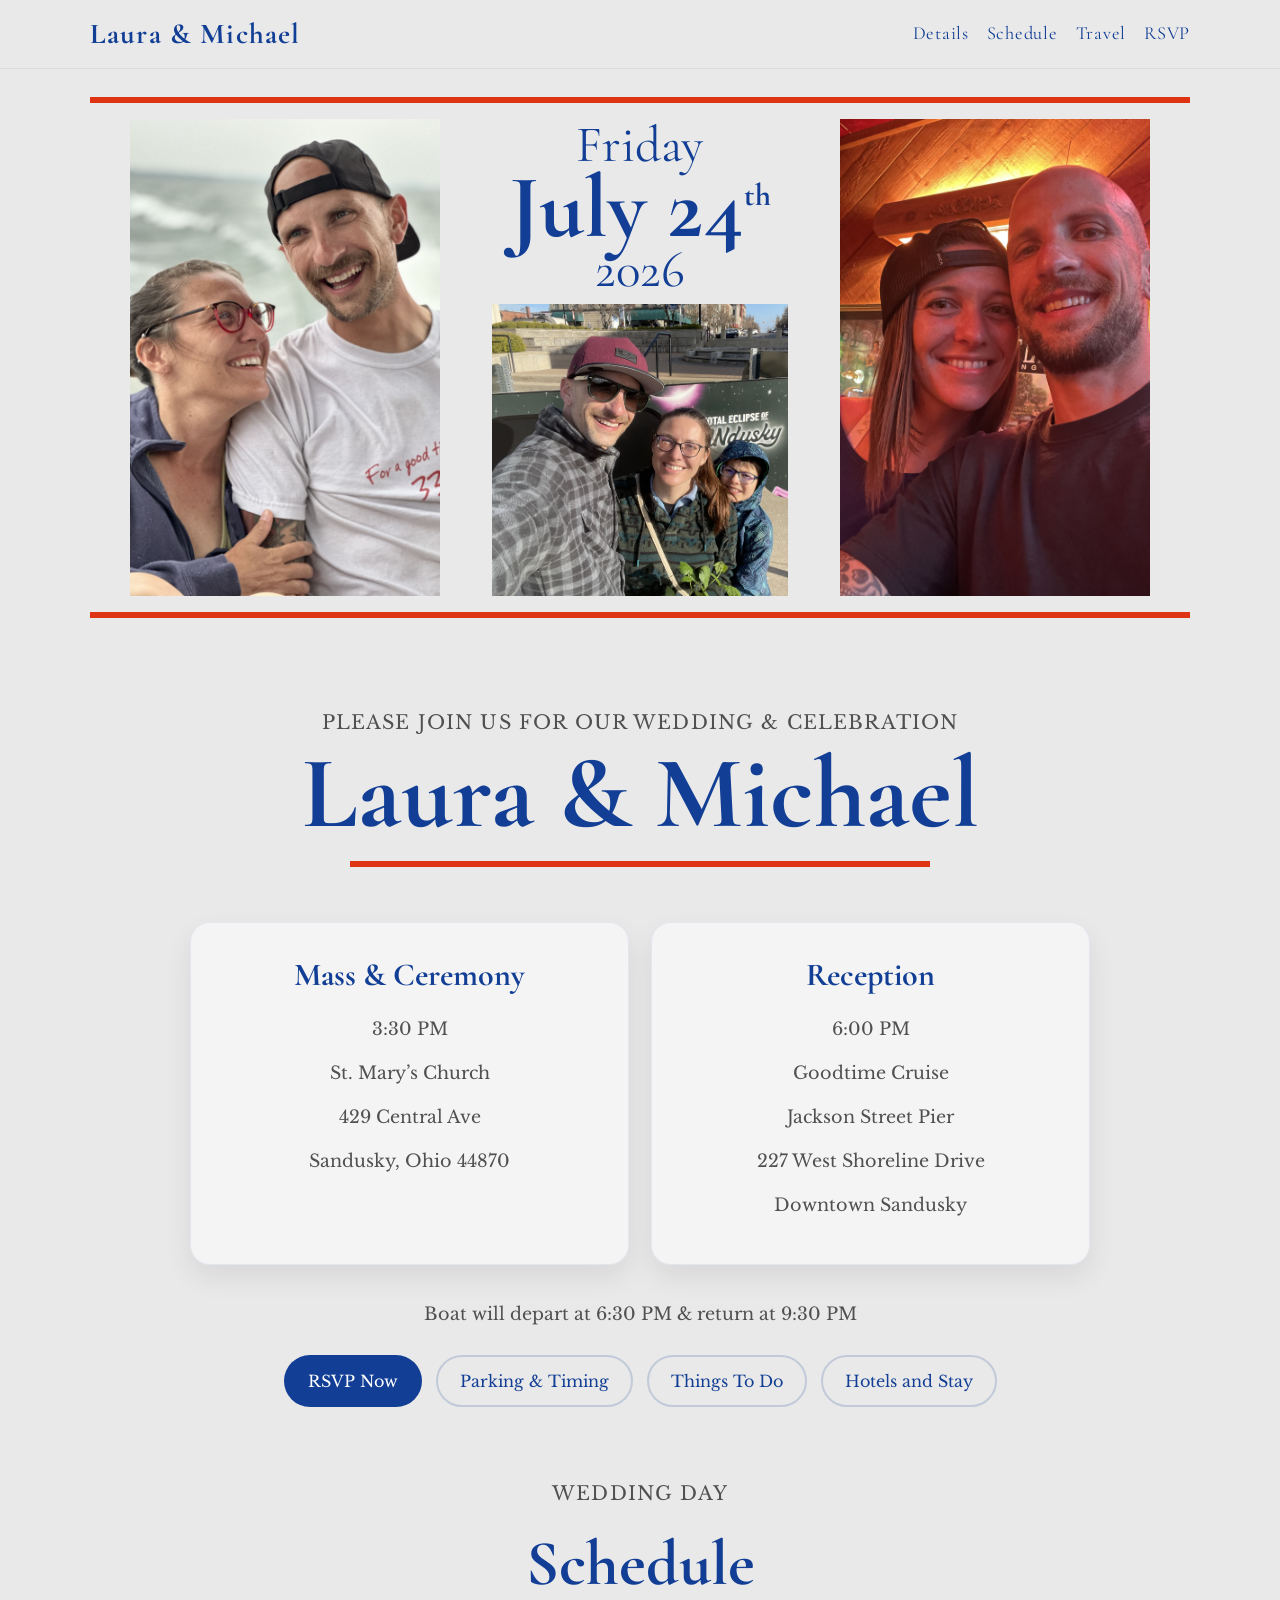
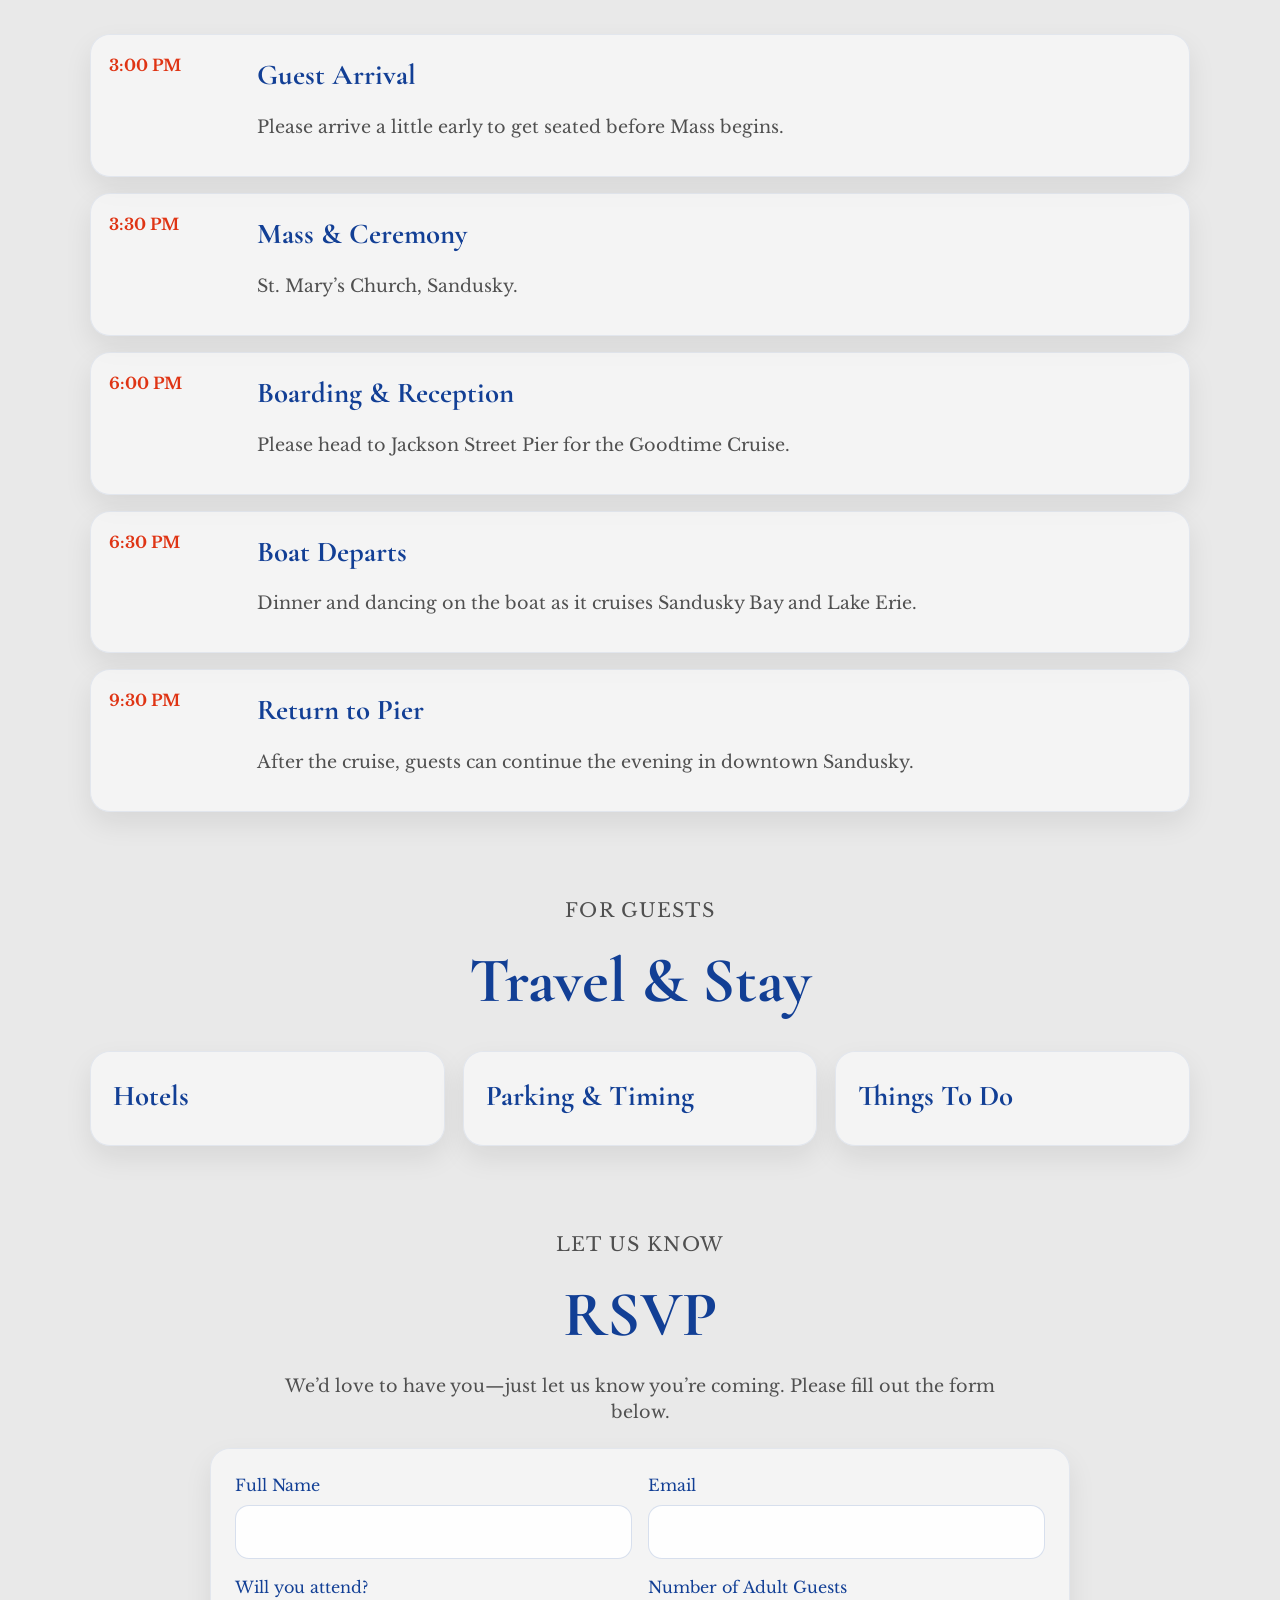
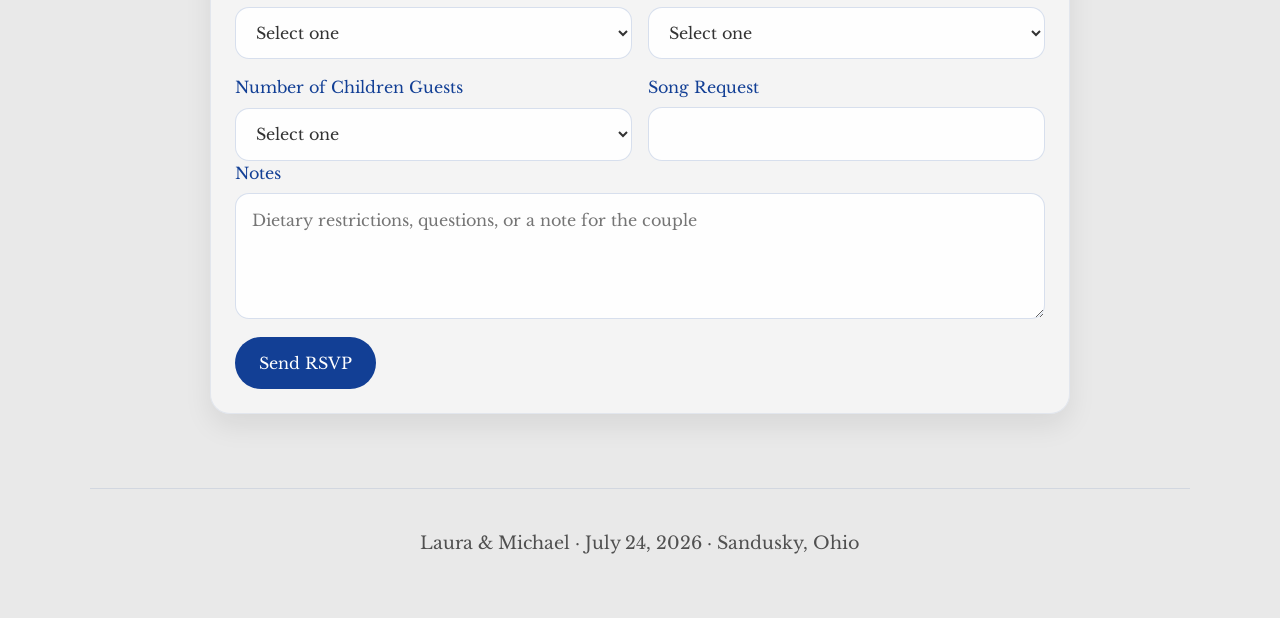
==== commit eca6136c: "remove P tags on buttons" ====
--- a/index.html
+++ b/index.html
@@ -140,20 +140,19 @@
         <a href="hotels-accommodations.html" class="card-link">
         <article class="info-card">
           <h3>Hotels</h3>
-          <p>For guests visiting from out of town, here are a few convenient places to stay
-            near the wedding weekend festivities.</p>
+          
         </article>
         </a>
         <a href="parking-and-timing.html" class="card-link">
         <article class="info-card">
           <h3>Parking &amp; Timing</h3>
-          <p>Guests should plan for ceremony parking first, then head downtown after Mass for the cruise reception.</p>
+          
         </article>
         </a>
        <a href="things-to-do.html" class="card-link">
          <article class="info-card">
            <h3>Things To Do</h3>
-           <p>Downtown Sandusky, the waterfront, and Lake Erie spots make a fun weekend for out-of-town guests. Here are some of our favorites!!!</p>
+          
          </article>
        </a>
       </div>
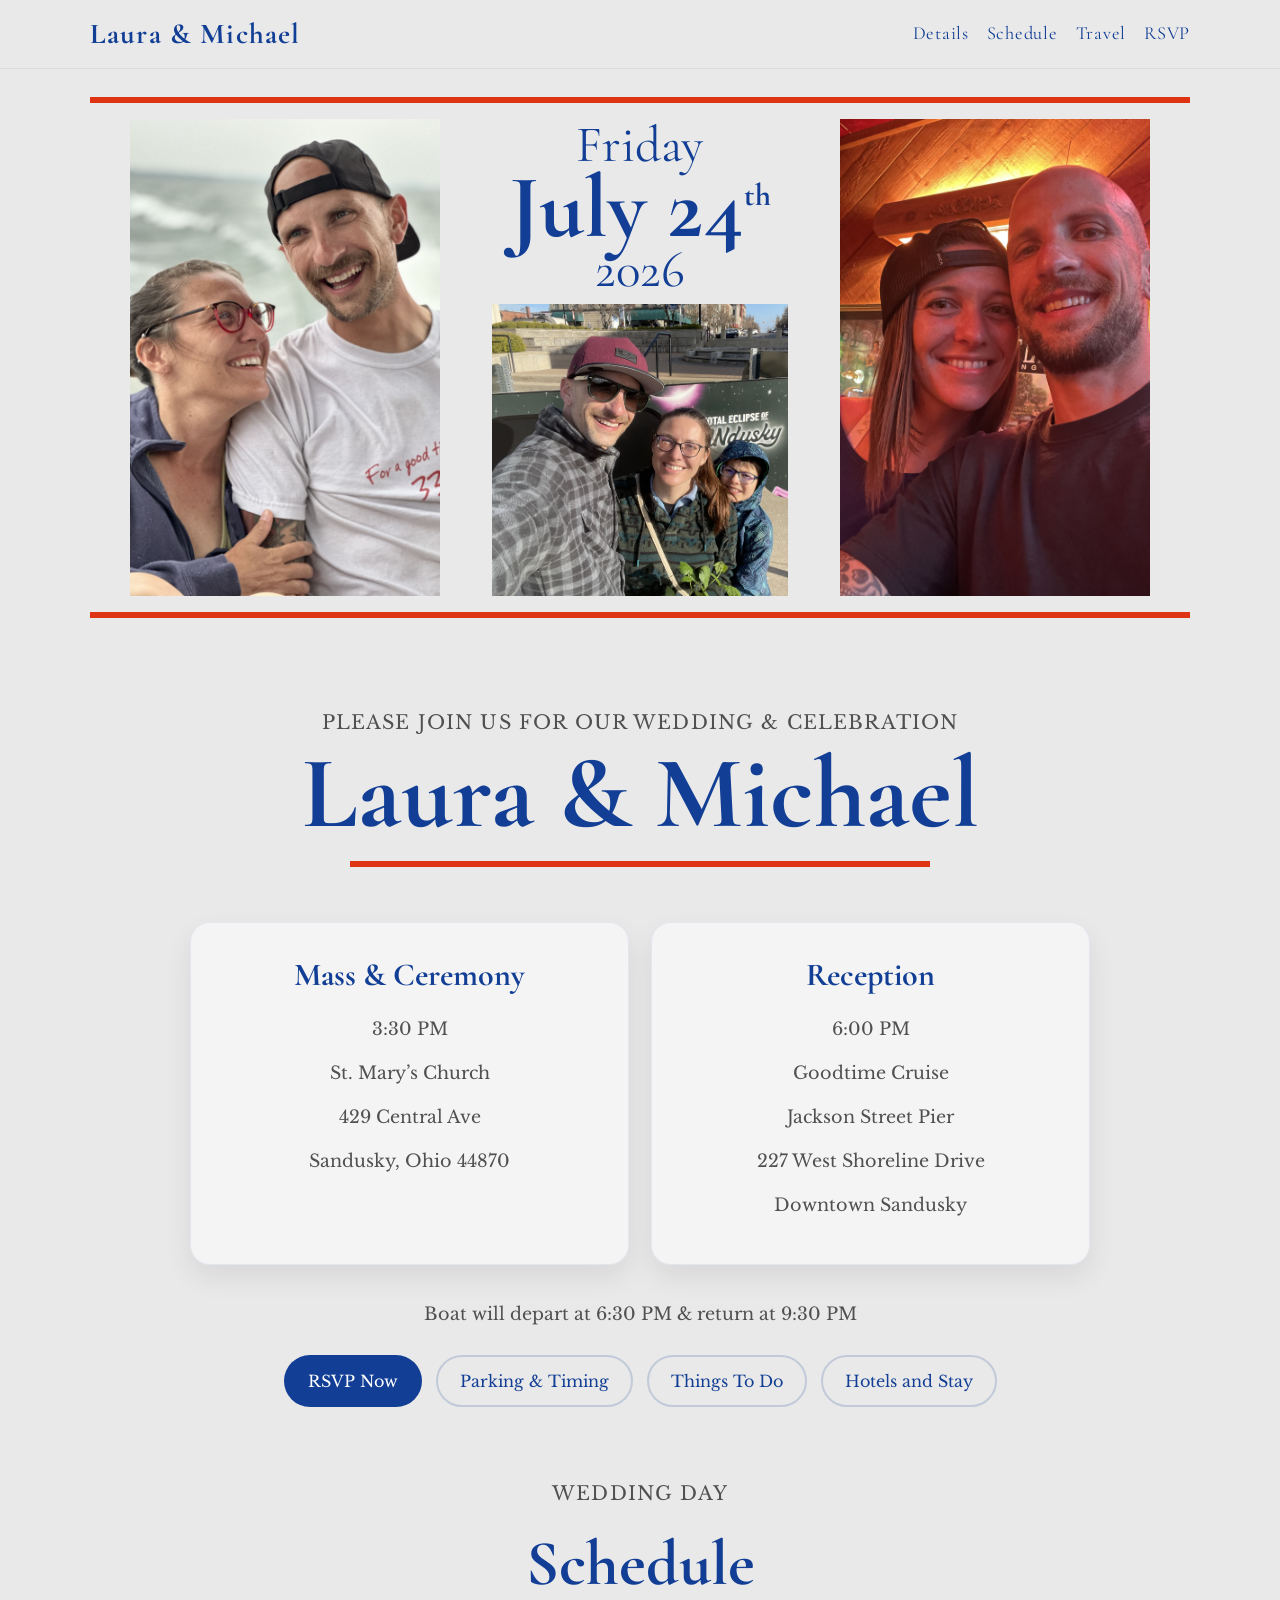
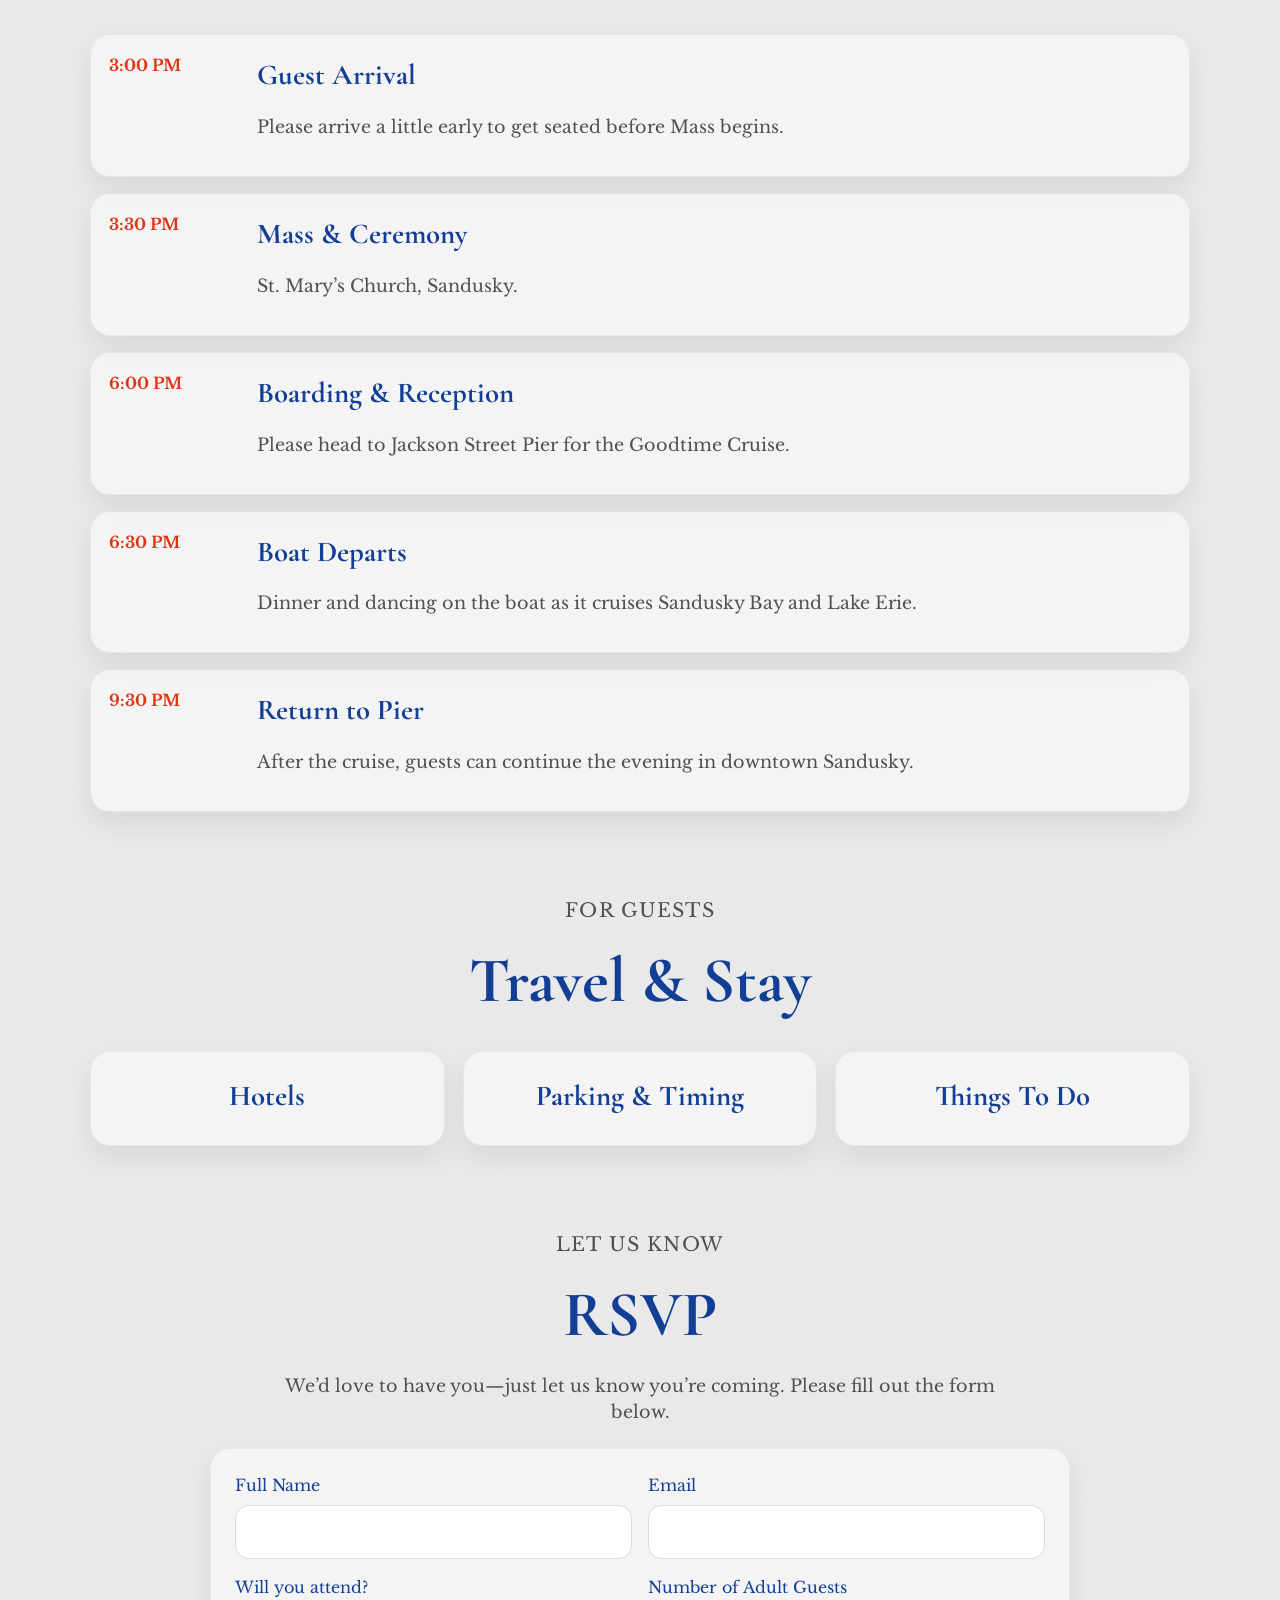
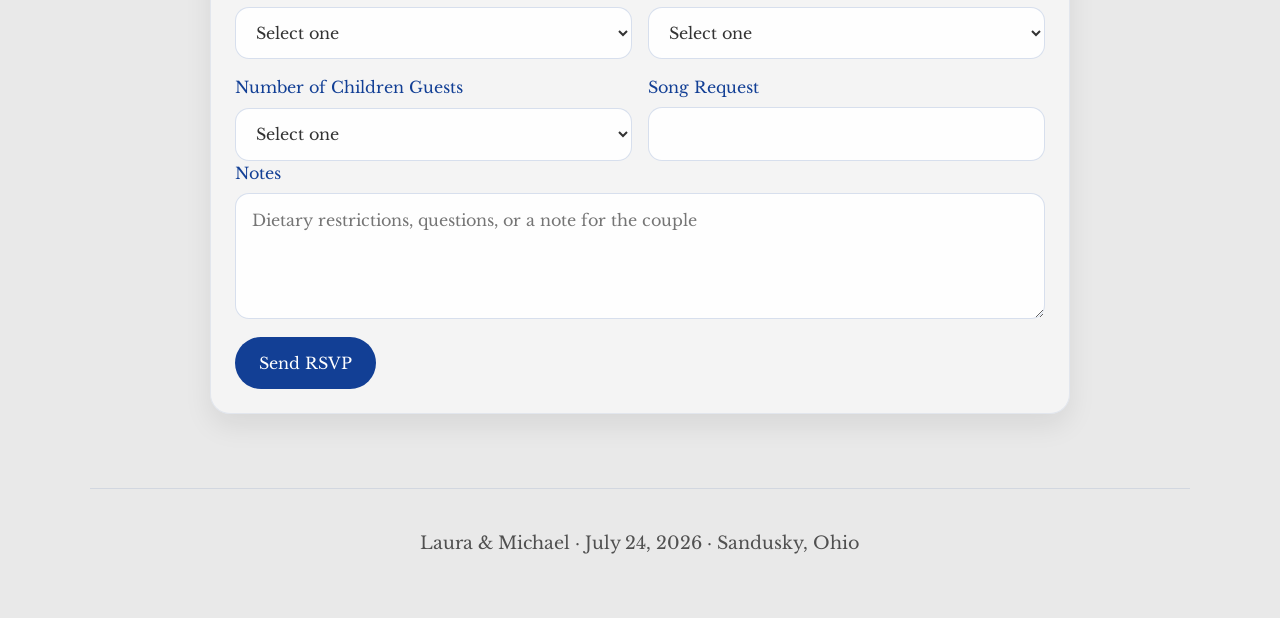
==== commit 2873d201: "centered buttons" ====
--- a/index.html
+++ b/index.html
@@ -139,18 +139,18 @@
       <div class="travel-grid">
         <a href="hotels-accommodations.html" class="card-link">
         <article class="info-card">
-          <h3>Hotels</h3>
+          <h3 style="text-align: center;">Hotels</h3>
           
         </article>
         </a>
         <a href="parking-and-timing.html" class="card-link">
-        <article class="info-card">
+        <article class="info-card" style="text-align: center;">
           <h3>Parking &amp; Timing</h3>
           
         </article>
         </a>
        <a href="things-to-do.html" class="card-link">
-         <article class="info-card">
+         <article class="info-card" style="text-align: center;">
            <h3>Things To Do</h3>
           
          </article>
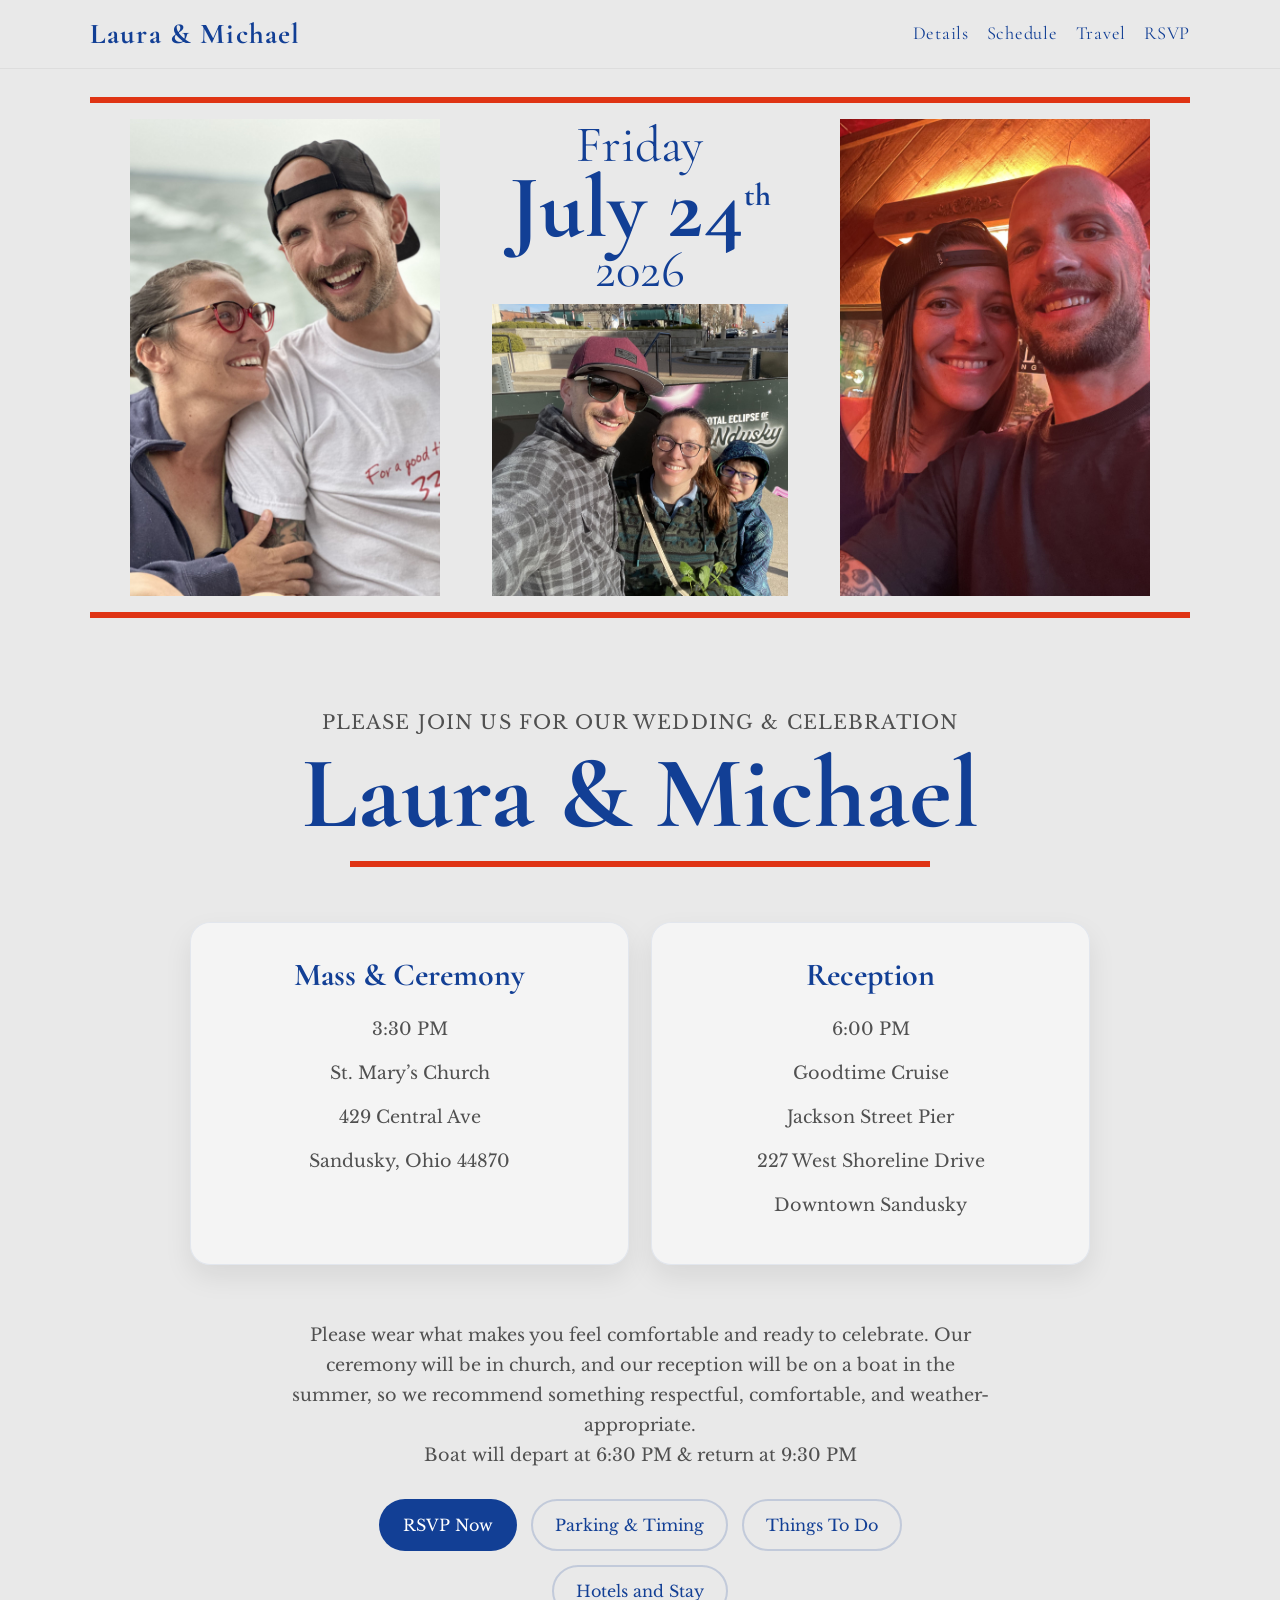
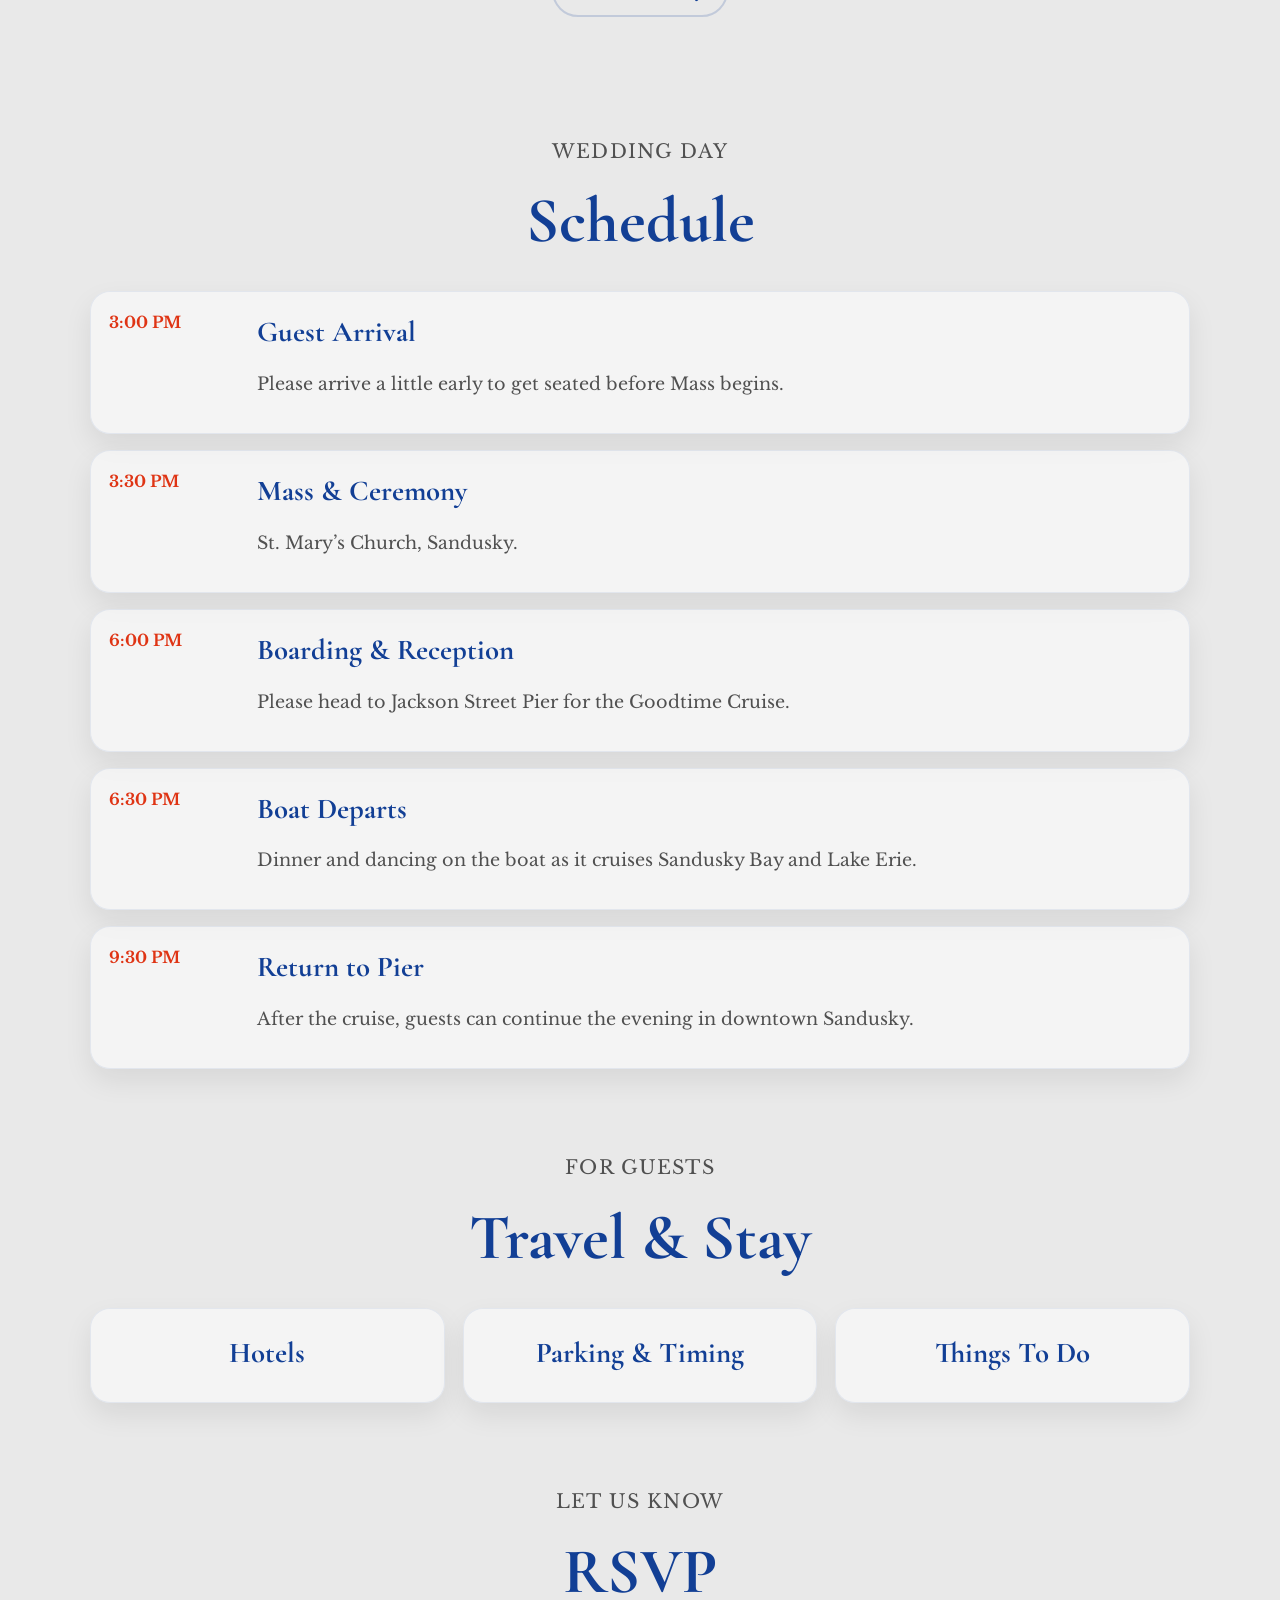
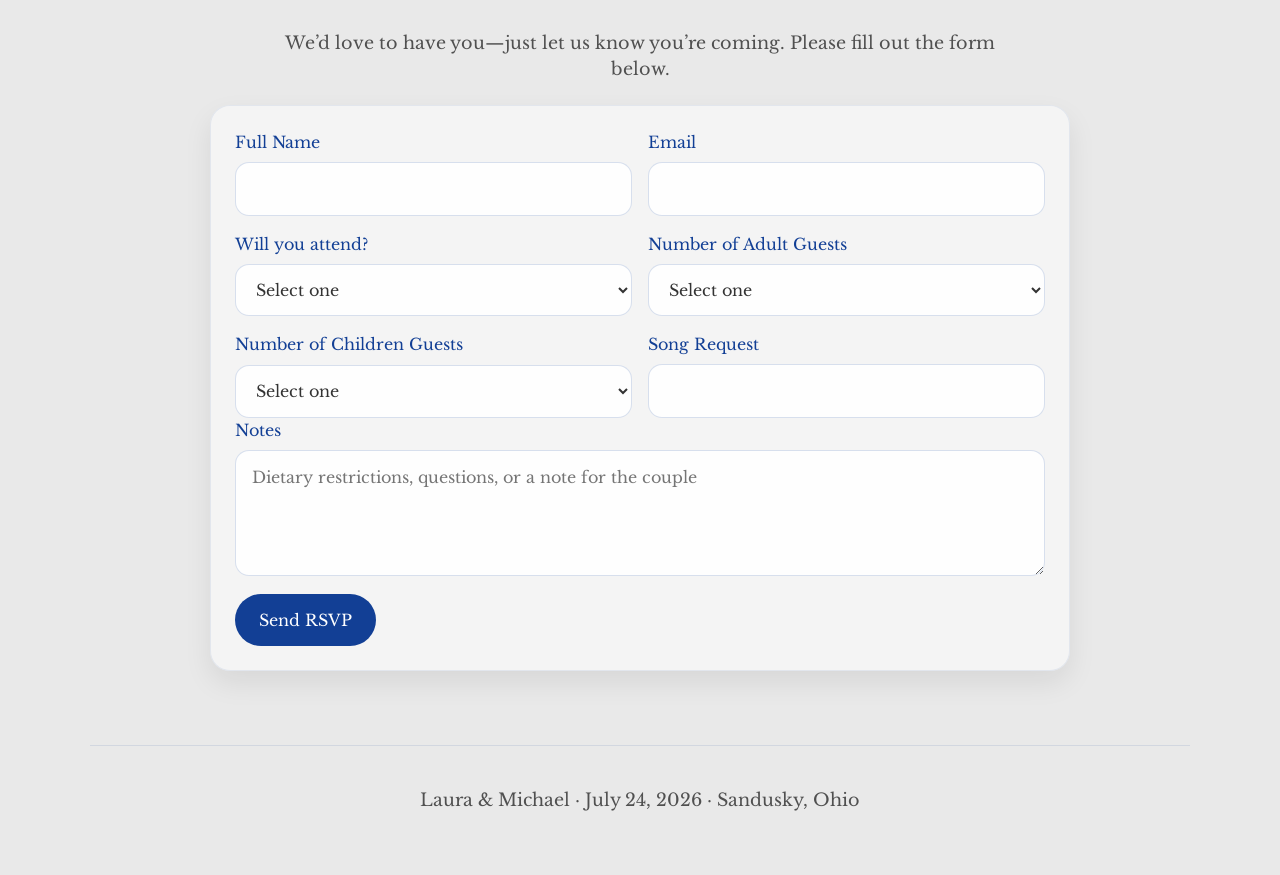
==== commit db804139: "dress code" ====
--- a/index.html
+++ b/index.html
@@ -78,6 +78,15 @@
         </article>
       </div>
 
+        <article class="dress-code-card">
+       
+        <p class="depart-note">
+          Please wear what makes you feel comfortable and ready to celebrate.
+          Our ceremony will be in church, and our reception will be on a boat in the summer,
+          so we recommend something respectful, comfortable, and weather-appropriate.
+        </p>
+       
+
       <p class="depart-note">Boat will depart at 6:30 PM &amp; return at 9:30 PM</p>
       <div class="cta-row">
         <a class="btn primary" href="#rsvp">RSVP Now</a>
@@ -199,8 +208,9 @@
 
           <label>
             Number of Children Guests
-            <select name="guestCountChild" required>
+            <select name="guestCountChild">
               <option value="">Select one</option>
+              <option value="0">0</option>
               <option value="1">1</option>
               <option value="2">2</option>
               <option value="3">3</option>
--- a/style.css
+++ b/style.css
@@ -272,6 +272,25 @@
   margin: 10px 0 0 18px;
   padding: 0;
 }
+
+.dress-code-card {
+  max-width: 760px;
+  margin: 2rem auto 1.5rem;
+  padding: 1.5rem 1.75rem;
+  text-align: center;
+ 
+}
+
+.dress-code-card h3 {
+  margin-bottom: 0.75rem;
+  font-size: 1.6rem;
+}
+
+.dress-code-card p {
+  margin: 0;
+  line-height: 1.7;
+}
+
 .rsvp-form {
   width: min(860px, 100%);
   margin: 0 auto;
